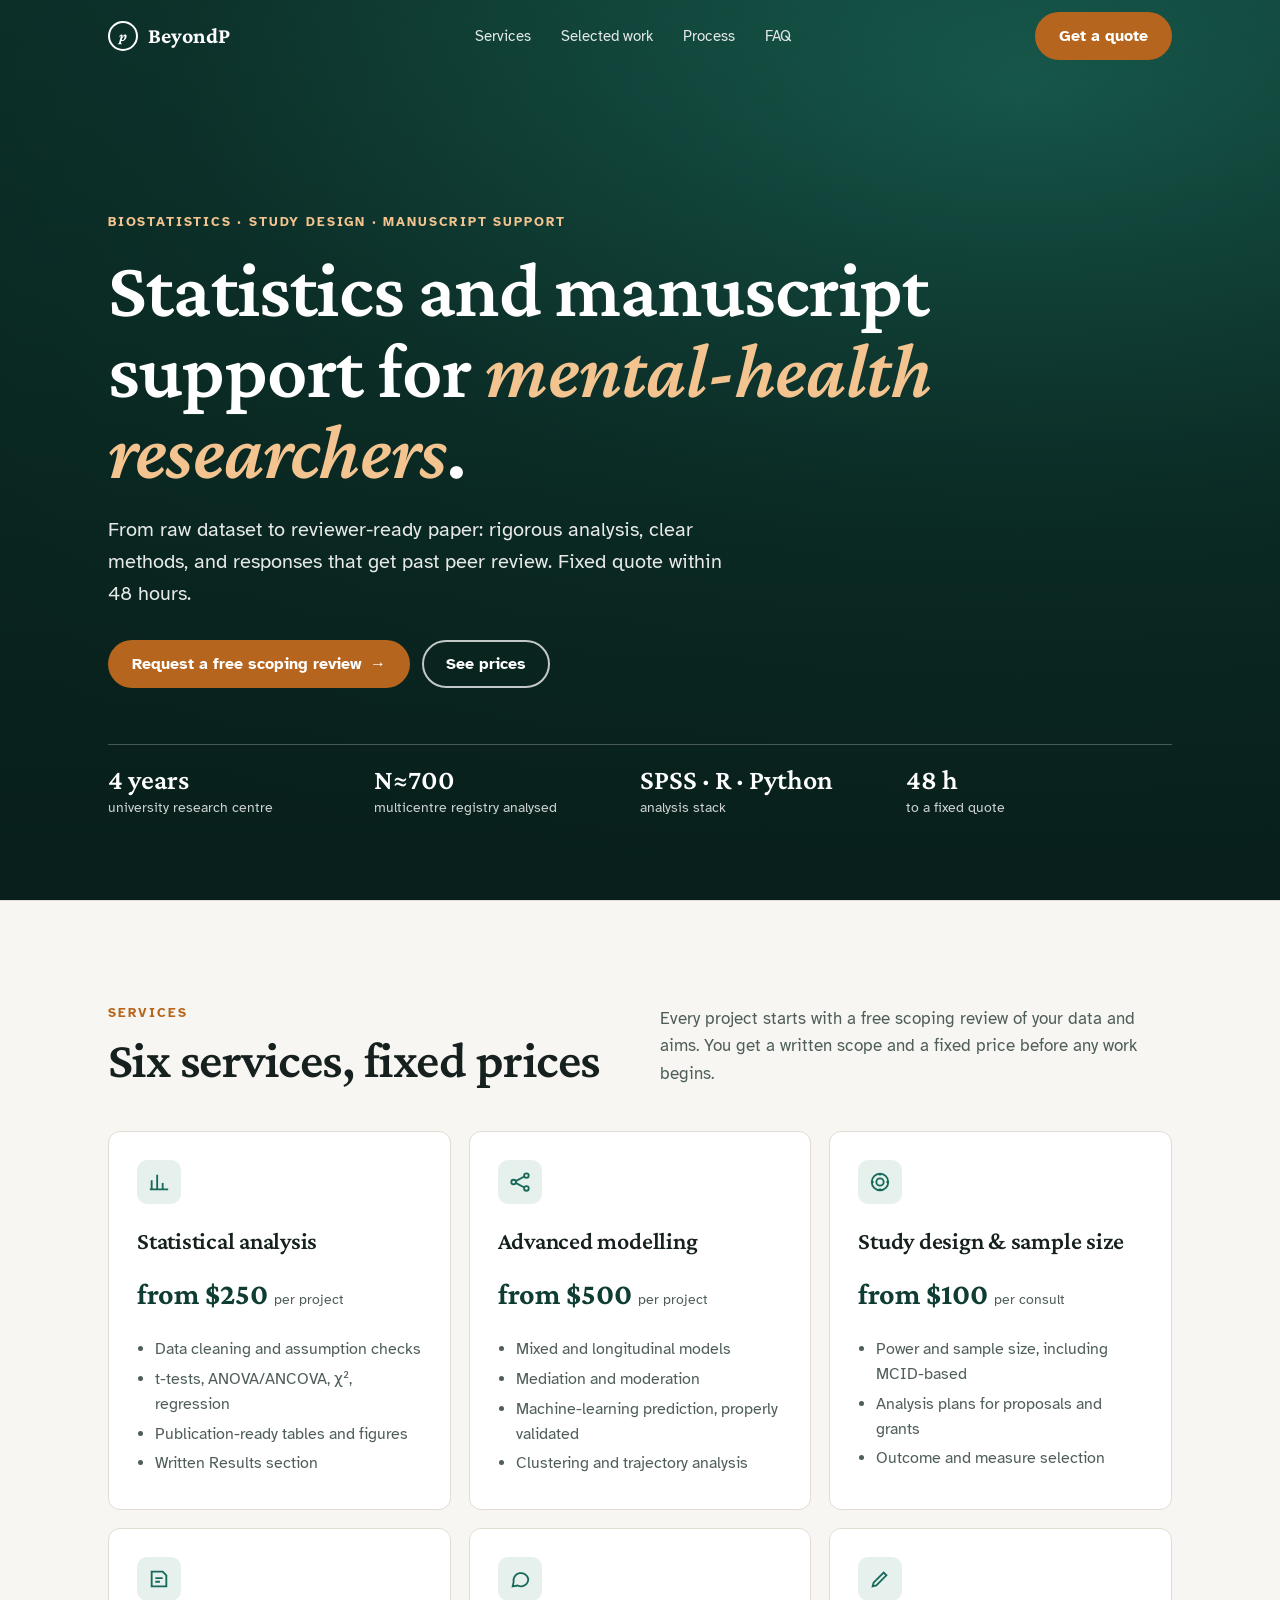
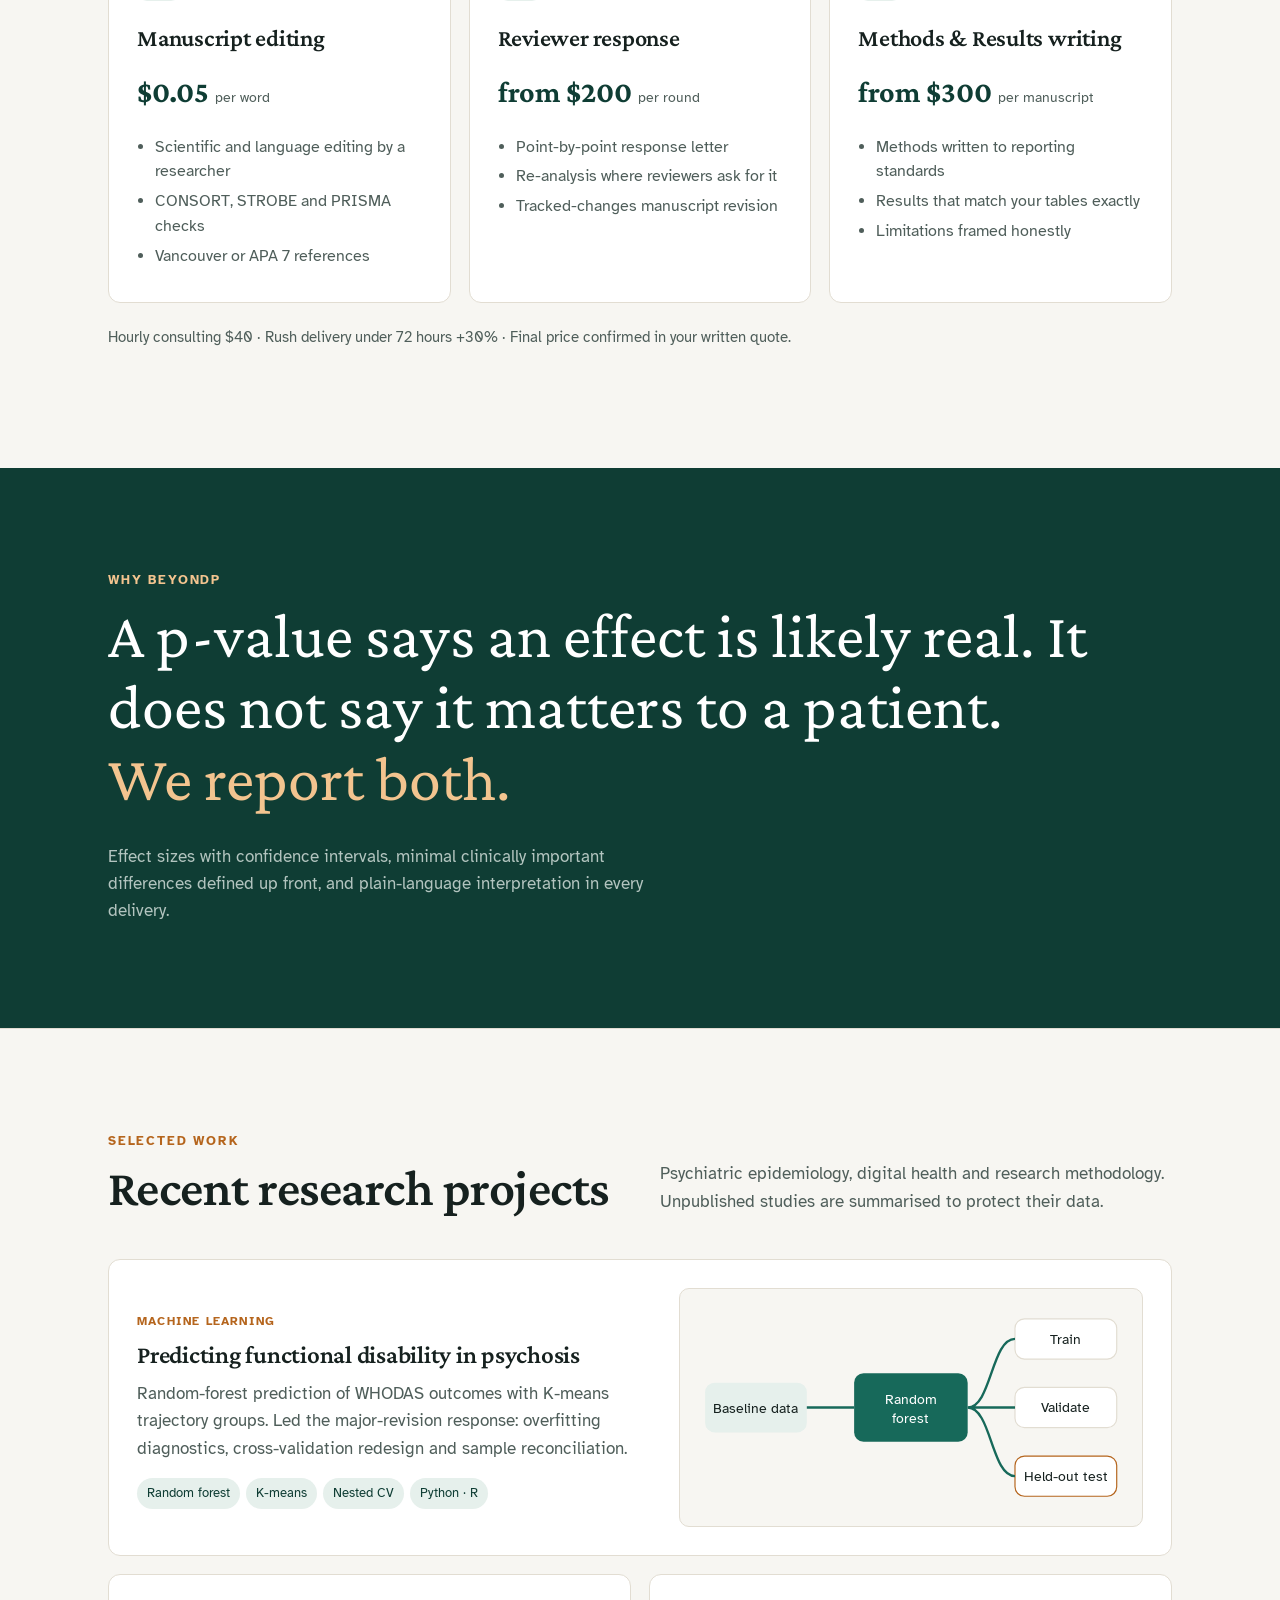
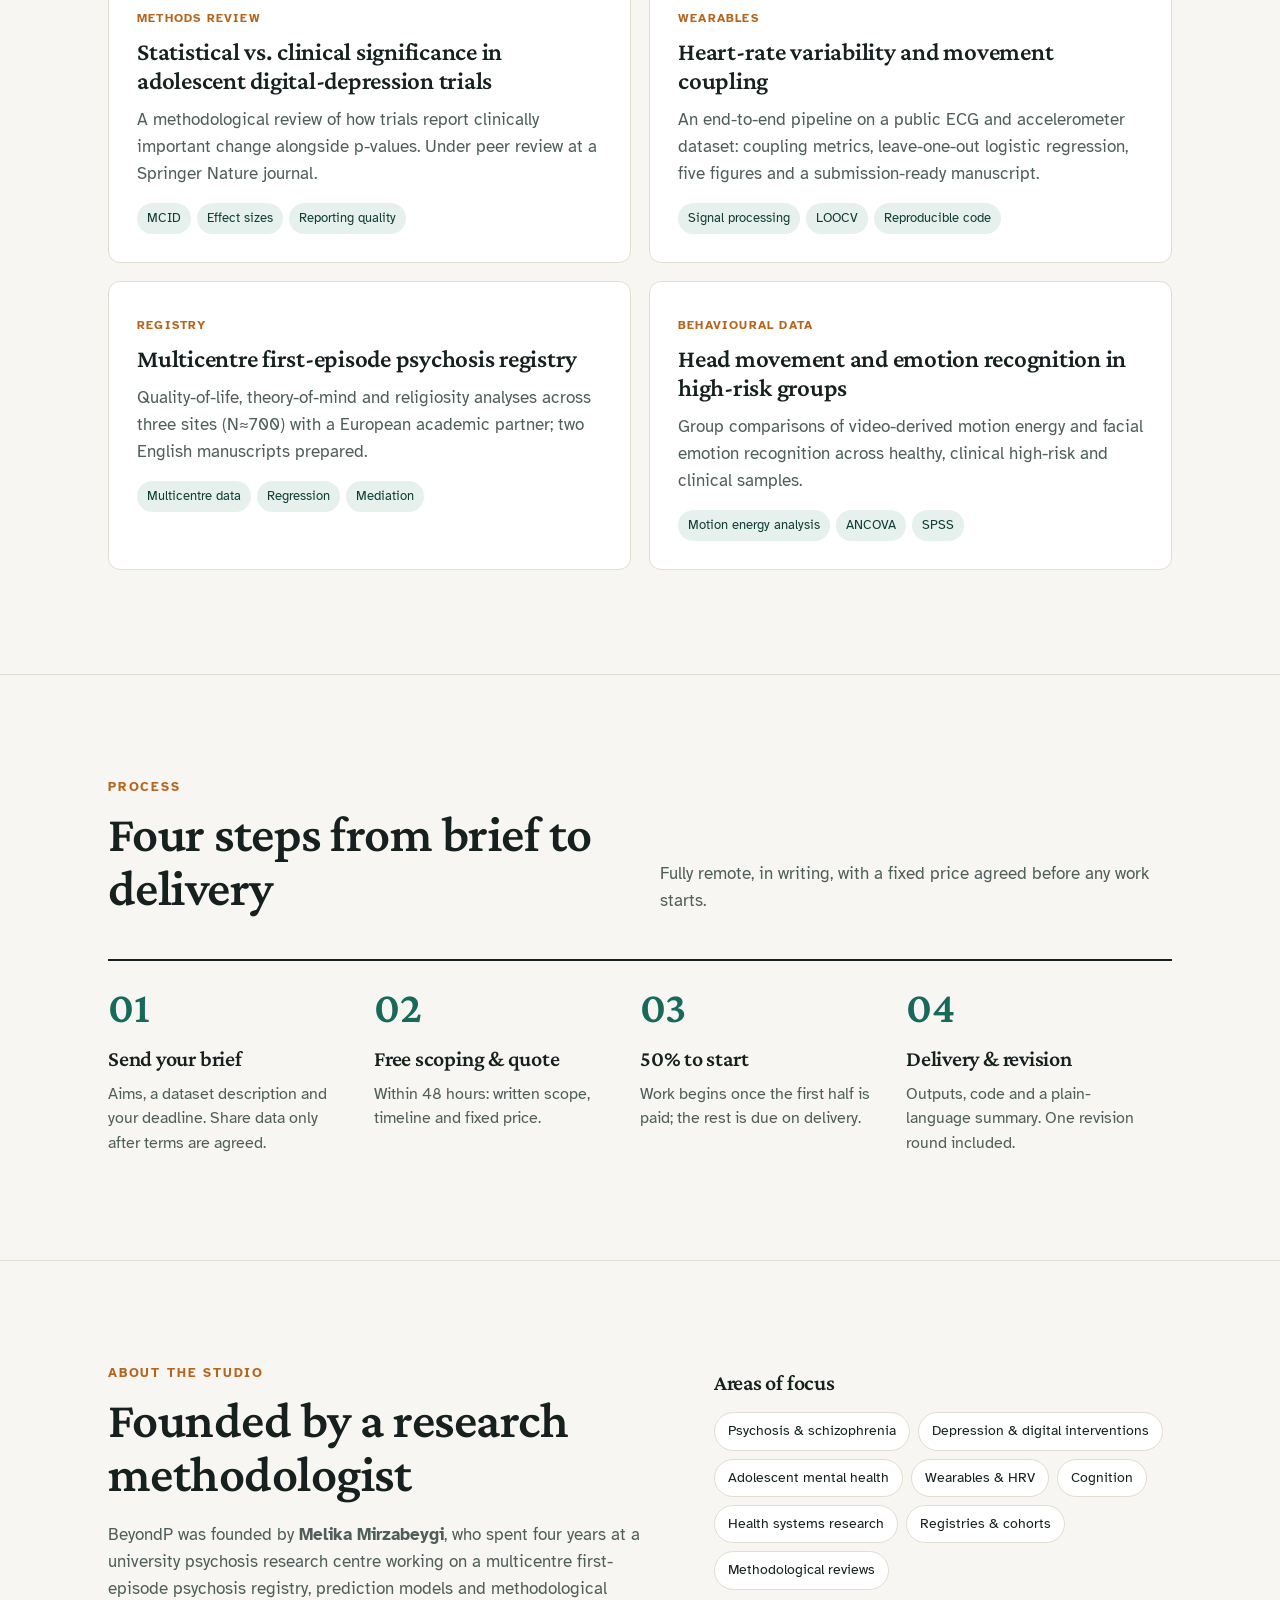
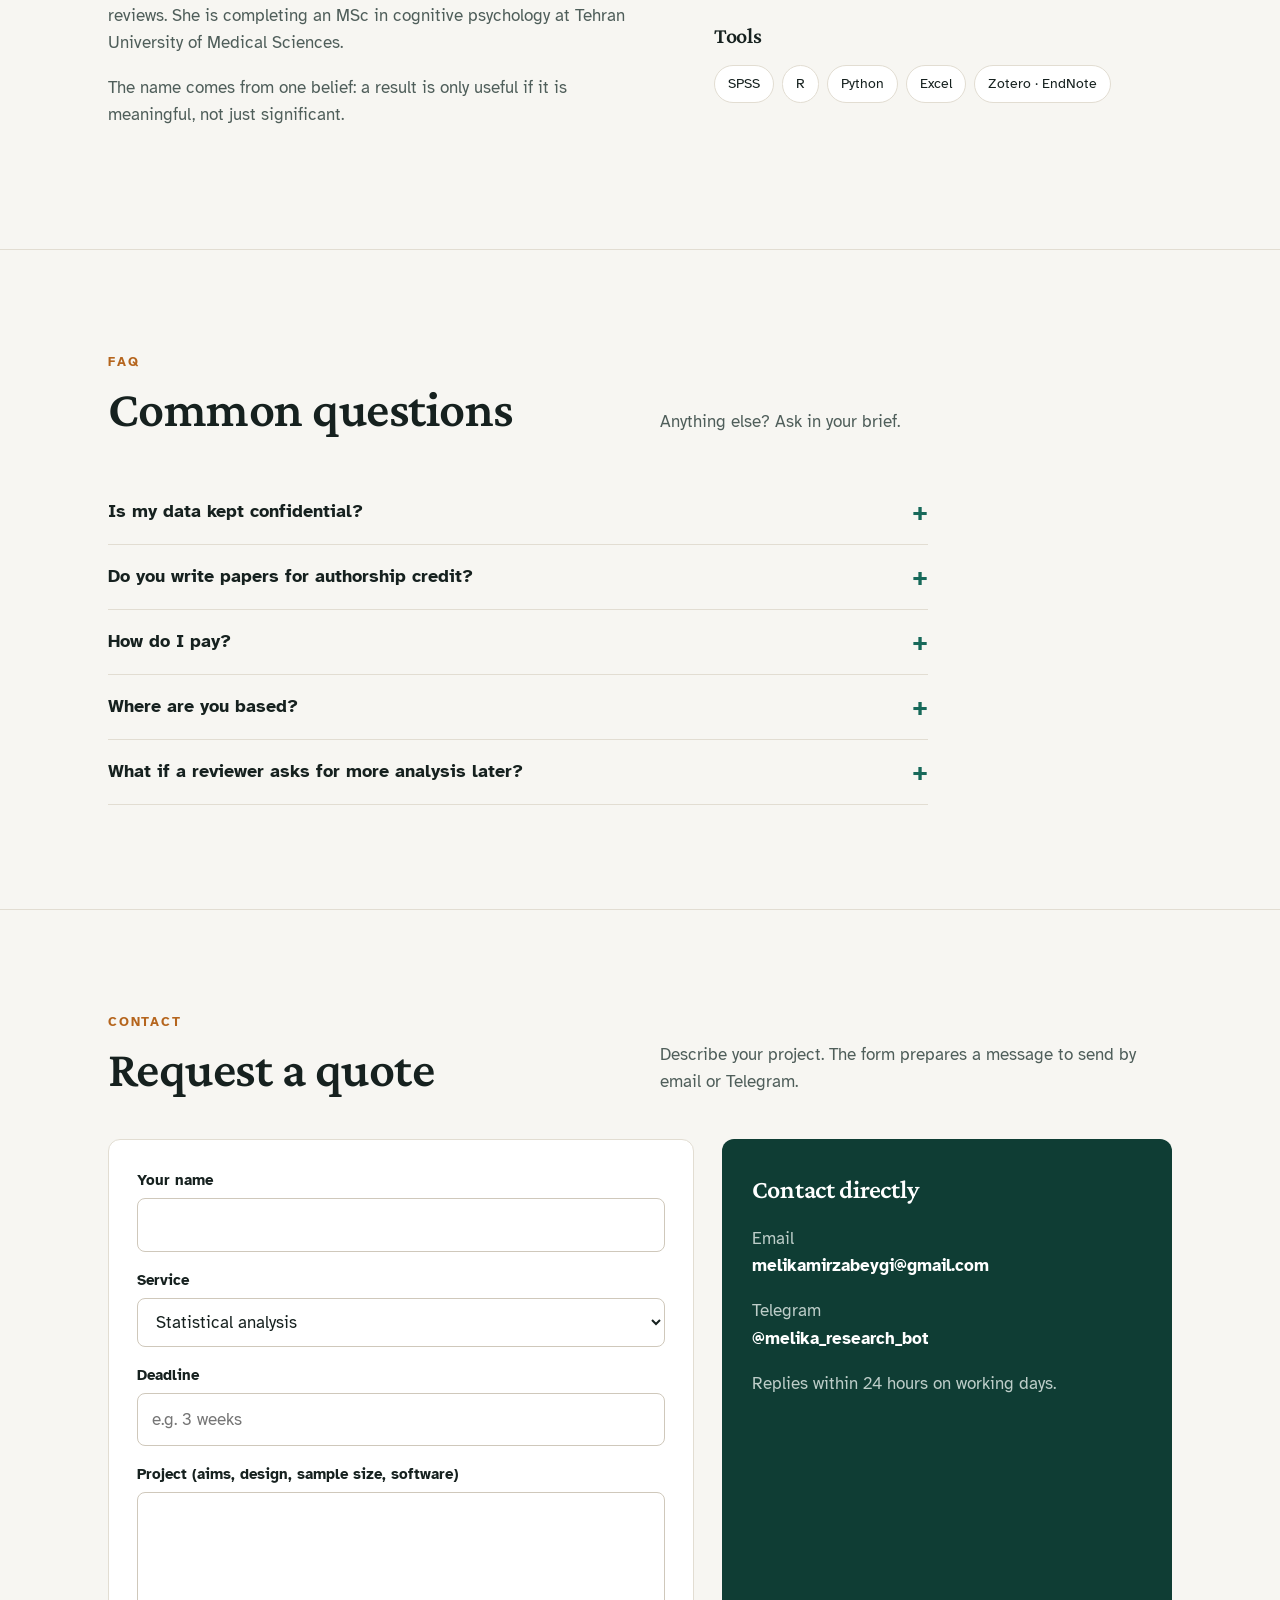
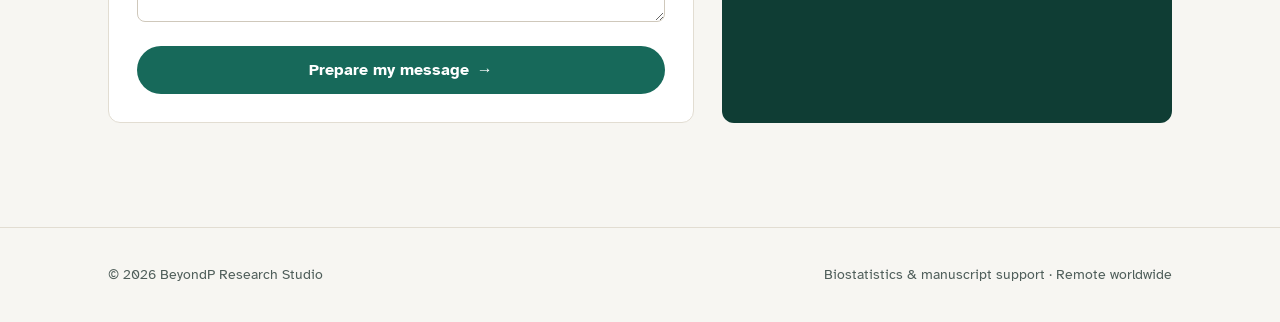
==== index.html @ 6d097b14 "Add files via upload" ====
<!DOCTYPE html>
<html lang="en" data-type="service">
<head>
<meta charset="utf-8">
<meta name="viewport" content="width=device-width, initial-scale=1">
<title>BeyondP Research Studio — Biostatistics & Manuscript Support</title>
<meta name="description" content="Statistical analysis, study design and manuscript support for health and mental-health researchers. Fixed quotes within 48 hours, remote worldwide.">
<meta name="page-type" content="service">
<meta name="site-kind" content="other">
<meta name="theme-color" content="#0f3d34">
<meta property="og:title" content="BeyondP Research Studio">
<meta property="og:description" content="Biostatistics, study design and manuscript support for mental-health researchers.">
<link rel="preconnect" href="https://fonts.googleapis.com">
<link rel="preconnect" href="https://fonts.gstatic.com" crossorigin>
<link href="https://fonts.googleapis.com/css2?family=Crimson+Pro:ital,wght@0,500;0,600;0,700;1,500&family=Atkinson+Hyperlegible:wght@400;700&display=swap" rel="stylesheet">
<style>
:root{
  --bg:#f7f6f2;--surface:#ffffff;--ink:#16211f;--muted:#4f5e5a;--line:#e2ddd2;
  --accent:#17695a;--accent-ink:#0f3d34;--accent-soft:#e6f0ec;--warm:#b5651d;
  --r:12px;--wrap:1120px;--ease:cubic-bezier(.2,.7,.2,1)
}
*{box-sizing:border-box}
html{scroll-behavior:smooth}
body{margin:0;font-family:"Atkinson Hyperlegible",system-ui,sans-serif;color:var(--ink);background:var(--bg);line-height:1.6;font-size:17px;-webkit-font-smoothing:antialiased}
h1,h2,h3{font-family:"Crimson Pro",Georgia,serif;font-weight:600;letter-spacing:-.01em;margin:0}
a{color:var(--accent)}
.wrap{max-width:var(--wrap);margin:0 auto;padding:0 28px}
.skip{position:absolute;left:12px;top:-60px;background:var(--ink);color:#fff;padding:10px 14px;border-radius:8px;z-index:100}
.skip:focus{top:12px}
:focus-visible{outline:3px solid var(--warm);outline-offset:3px;border-radius:4px}

/* nav */
.nav{position:fixed;inset:0 0 auto 0;z-index:50;transition:background .3s var(--ease),border-color .3s}
.nav .wrap{display:flex;align-items:center;justify-content:space-between;height:72px}
.nav.solid{background:rgba(247,246,242,.94);backdrop-filter:blur(10px);border-bottom:1px solid var(--line)}
.logo{display:flex;align-items:center;gap:10px;font-family:"Crimson Pro",serif;font-weight:700;font-size:22px;color:#fff;text-decoration:none;min-height:44px}
.logo .mark{width:30px;height:30px;border-radius:50%;border:2px solid currentColor;display:grid;place-items:center;font-size:15px;font-style:italic}
.nav.solid .logo{color:var(--ink)}
.nav ul{list-style:none;display:flex;gap:6px;margin:0;padding:0}
.nav ul a{display:inline-flex;align-items:center;min-height:44px;padding:0 12px;color:rgba(255,255,255,.88);text-decoration:none;font-size:15px;position:relative}
.nav.solid ul a{color:var(--muted)}
.nav ul a:after{content:"";position:absolute;left:12px;right:12px;bottom:10px;height:1.5px;background:currentColor;transform:scaleX(0);transform-origin:left;transition:transform .25s var(--ease)}
.nav ul a:hover:after{transform:scaleX(1)}

/* buttons */
.btn{display:inline-flex;align-items:center;justify-content:center;gap:8px;min-height:48px;padding:0 22px;border-radius:999px;font:700 16px "Atkinson Hyperlegible",sans-serif;text-decoration:none;cursor:pointer;border:2px solid transparent;transition:transform .2s var(--ease),background .2s,box-shadow .2s}
.btn:hover{transform:translateY(-2px)}
.btn:active{transform:translateY(0) scale(.98)}
.btn-primary{background:var(--warm);color:#fff}
.btn-primary:hover{box-shadow:0 8px 20px rgba(181,101,29,.3)}
.btn-ghost{border-color:rgba(255,255,255,.75);color:#fff;background:transparent}
.btn-ghost:hover{background:rgba(255,255,255,.12)}
.btn-dark{background:var(--accent);color:#fff}
.btn .arr{transition:transform .2s var(--ease)}
.btn:hover .arr{transform:translateX(3px)}

/* hero with video */
.hero{position:relative;min-height:100svh;display:flex;align-items:flex-end;color:#fff;overflow:hidden;background:radial-gradient(120% 90% at 80% 10%,#1f7a68 0%,#0f3d34 55%,#0a2a24 100%)}
.hero video{position:absolute;inset:0;width:100%;height:100%;object-fit:cover}
.hero .scrim{position:absolute;inset:0;background:linear-gradient(180deg,rgba(8,30,26,.35) 0%,rgba(8,30,26,.55) 45%,rgba(8,30,26,.88) 100%)}
.hero .wrap{position:relative;width:100%;padding-bottom:9vh;padding-top:120px}
.eyebrow{font-size:13px;letter-spacing:.14em;text-transform:uppercase;font-weight:700;color:#f3c48f}
.hero h1{font-size:clamp(40px,6.2vw,80px);line-height:1.02;margin:16px 0 22px;max-width:900px}
.hero h1 em{font-style:italic;color:#f3c48f}
.hero .lede{font-size:clamp(17px,1.6vw,20px);color:rgba(255,255,255,.9);max-width:620px;margin:0 0 30px}
.cta{display:flex;gap:12px;flex-wrap:wrap}
.facts{display:grid;grid-template-columns:repeat(4,1fr);gap:0;margin-top:56px;border-top:1px solid rgba(255,255,255,.25)}
.facts div{padding:18px 18px 0 0;font-size:14px;color:rgba(255,255,255,.8)}
.facts b{display:block;font-family:"Crimson Pro",serif;font-size:28px;color:#fff;font-weight:600;line-height:1.2}
.vidctl{position:absolute;right:28px;bottom:24px;z-index:2;min-width:44px;min-height:44px;border-radius:50%;border:1.5px solid rgba(255,255,255,.6);background:rgba(0,0,0,.25);color:#fff;cursor:pointer;font-size:14px}
[data-enter]>*{opacity:0;transform:translateY(18px);animation:enter .9s var(--ease) forwards}
[data-enter]>*:nth-child(2){animation-delay:.08s}[data-enter]>*:nth-child(3){animation-delay:.16s}[data-enter]>*:nth-child(4){animation-delay:.24s}[data-enter]>*:nth-child(5){animation-delay:.32s}
@keyframes enter{to{opacity:1;transform:none}}

/* sections */
main section{padding:104px 0;border-top:1px solid var(--line)}
.head{display:grid;grid-template-columns:1fr 1fr;gap:40px;align-items:end;margin-bottom:44px}
.head h2{font-size:clamp(34px,4vw,52px);line-height:1.05}
.head p{color:var(--muted);margin:0}
.kicker{display:block;font:700 13px "Atkinson Hyperlegible";letter-spacing:.14em;text-transform:uppercase;color:var(--warm);margin-bottom:12px}

/* services */
.services{display:grid;grid-template-columns:repeat(3,1fr);gap:18px}
.svc{background:var(--surface);border:1px solid var(--line);border-radius:var(--r);padding:28px;display:flex;flex-direction:column;transition:transform .25s var(--ease),box-shadow .25s,border-color .25s}
.svc:hover{transform:translateY(-2px);box-shadow:0 14px 34px rgba(22,33,31,.08);border-color:#cfd9d4}
.svc .ico{width:44px;height:44px;border-radius:10px;background:var(--accent-soft);color:var(--accent);display:grid;place-items:center;margin-bottom:18px}
.svc h3{font-size:24px;margin-bottom:4px}
.price{font-family:"Crimson Pro",serif;font-size:30px;color:var(--accent-ink);font-weight:700;margin:6px 0 14px}
.price small{font:400 14px "Atkinson Hyperlegible";color:var(--muted)}
.svc ul{margin:0;padding-left:18px;color:var(--muted);font-size:15.5px}
.svc li{margin:5px 0}
.note{font-size:15px;color:var(--muted);margin-top:22px}

/* type moment */
.moment{background:var(--accent-ink);color:#e9f1ee;border-top:0}
.moment .big{font-family:"Crimson Pro",serif;font-size:clamp(34px,5vw,68px);line-height:1.12;max-width:980px;margin:0}
.moment .big span{color:rgba(233,241,238,.28);transition:color .6s var(--ease)}
.moment .big span.on{color:#fff}
.moment .big span.hl.on{color:#f3c48f}
.moment p{margin:28px 0 0;color:rgba(233,241,238,.75);max-width:560px}

/* work */
.cases{display:grid;grid-template-columns:repeat(2,1fr);gap:18px}
.case{background:var(--surface);border:1px solid var(--line);border-radius:var(--r);padding:28px;transition:transform .25s var(--ease),box-shadow .25s}
.case:hover{transform:translateY(-2px);box-shadow:0 14px 34px rgba(22,33,31,.07)}
.case.wide{grid-column:span 2;display:grid;grid-template-columns:1.1fr 1fr;gap:32px;align-items:center}
.tag{display:inline-block;font-size:12px;font-weight:700;letter-spacing:.1em;text-transform:uppercase;color:var(--warm);margin-bottom:10px}
.case h3{font-size:25px;line-height:1.15;margin-bottom:10px}
.case p{margin:0;color:var(--muted)}
.methods{display:flex;flex-wrap:wrap;gap:6px;margin-top:16px}
.methods span{font-size:13px;background:var(--accent-soft);color:var(--accent-ink);padding:5px 10px;border-radius:999px}
.diagram{background:var(--bg);border:1px solid var(--line);border-radius:10px;padding:18px}
.diagram svg{width:100%;height:auto;display:block}

/* process */
.steps{display:grid;grid-template-columns:repeat(4,1fr);gap:0;counter-reset:s;border-top:2px solid var(--ink)}
.step{padding:24px 22px 0 0}
.step:before{counter-increment:s;content:"0" counter(s);font-family:"Crimson Pro",serif;font-size:44px;color:var(--accent);font-weight:600;display:block;line-height:1;margin-bottom:12px}
.step h3{font-size:22px;margin-bottom:6px}
.step p{margin:0;color:var(--muted);font-size:15.5px}

/* about */
.about{display:grid;grid-template-columns:1.2fr 1fr;gap:56px}
.about p{color:var(--muted)}
.chips{display:flex;flex-wrap:wrap;gap:8px;margin-top:12px}
.chip{background:var(--surface);border:1px solid var(--line);border-radius:999px;padding:7px 13px;font-size:14px}
.about h3{font-size:22px;margin:0 0 4px}
.about .block+.block{margin-top:28px}

/* faq */
.faq{max-width:820px}
details{border-bottom:1px solid var(--line)}
summary{list-style:none;cursor:pointer;display:flex;justify-content:space-between;align-items:center;min-height:64px;font-weight:700;font-size:18px}
summary::-webkit-details-marker{display:none}
summary:after{content:"+";font-size:26px;color:var(--accent);transition:transform .25s var(--ease)}
details[open] summary:after{transform:rotate(45deg)}
details p{color:var(--muted);margin:0 0 20px}

/* contact */
.contact{display:grid;grid-template-columns:1.3fr 1fr;gap:28px}
form{background:var(--surface);border:1px solid var(--line);border-radius:var(--r);padding:28px;display:grid;gap:16px}
label{font-size:15px;font-weight:700;display:block;margin-bottom:6px}
input,select,textarea{width:100%;min-height:48px;padding:12px 14px;border:1px solid #cfc8bb;border-radius:8px;font:inherit;background:#fff;color:var(--ink)}
textarea{min-height:130px;resize:vertical}
.out{display:none;background:var(--accent-soft);border-radius:10px;padding:18px;font-size:15px;white-space:pre-wrap}
.side{background:var(--accent-ink);color:#e9f1ee;border-radius:var(--r);padding:30px}
.side h3{font-size:26px;color:#fff;margin-bottom:14px}
.side p{margin:0 0 18px;color:rgba(233,241,238,.8)}
.side b{display:block;color:#fff;font-size:17px;word-break:break-all}
footer{padding:36px 0;color:var(--muted);font-size:14px;border-top:1px solid var(--line)}
footer .wrap{display:flex;justify-content:space-between;gap:16px;flex-wrap:wrap}

@media (max-width:960px){
  .services{grid-template-columns:repeat(2,1fr)}
  .head,.about,.contact{grid-template-columns:1fr}
  .steps{grid-template-columns:repeat(2,1fr);row-gap:28px}
  .case.wide{grid-template-columns:1fr}
}
@media (max-width:640px){
  .nav ul{display:none}
  .wrap{padding:0 20px}
  .services,.cases{grid-template-columns:1fr}
  .case.wide{grid-column:auto}
  .steps{grid-template-columns:1fr}
  .facts{grid-template-columns:repeat(2,1fr)}
  .facts b{font-size:23px}
  .cta .btn{width:100%}
  main section{padding:72px 0}
  .vidctl{right:20px}
}
@media (prefers-reduced-motion:reduce){
  *,*:before,*:after{animation:none!important;transition:none!important;scroll-behavior:auto!important}
  [data-enter]>*{opacity:1;transform:none}
  .moment .big span{color:#fff}
}
</style>
</head>
<body>
<a class="skip" href="#main">Skip to content</a>

<header class="nav" id="nav"><div class="wrap">
<a href="#top" class="logo" aria-label="BeyondP Research Studio, home"><span class="mark">p</span>BeyondP</a>
<nav aria-label="Main"><ul><li><a href="#services">Services</a></li><li><a href="#work">Selected work</a></li><li><a href="#process">Process</a></li><li><a href="#faq">FAQ</a></li></ul></nav>
<a class="btn btn-primary" href="#contact">Get a quote</a>
</div></header>

<section class="hero" id="top" aria-label="Introduction">
<!-- Client video supplied by Melika (Higgsfield). Loads from its online address; bg.mp4 beside this file is the local copy. Falls back to the green gradient if neither loads. -->
<video id="bgv" autoplay muted loop playsinline preload="auto" aria-hidden="true"><source src="https://d8j0ntlcm91z4.cloudfront.net/user_38xzZboKViGWJOttwIXH07lWA1P/hf_20260815_030633_1712fc71-4979-4e14-98f9-9f95702ab3da.mp4" type="video/mp4"><source src="bg.mp4" type="video/mp4"></video>
<div class="scrim"></div>
<div class="wrap" data-enter>
<div class="eyebrow">Biostatistics · Study design · Manuscript support</div>
<h1>Statistics and manuscript support for <em>mental-health researchers</em>.</h1>
<p class="lede">From raw dataset to reviewer-ready paper: rigorous analysis, clear methods, and responses that get past peer review. Fixed quote within 48 hours.</p>
<div class="cta"><a class="btn btn-primary" href="#contact">Request a free scoping review <span class="arr">→</span></a><a class="btn btn-ghost" href="#services">See prices</a></div>
<div class="facts">
<div><b>4 years</b>university research centre</div>
<div><b>N≈700</b>multicentre registry analysed</div>
<div><b>SPSS · R · Python</b>analysis stack</div>
<div><b>48 h</b>to a fixed quote</div>
</div>
</div>
<button class="vidctl" id="vidctl" type="button" aria-label="Pause background video">❚❚</button>
</section>

<main id="main">
<section id="services"><div class="wrap">
<div class="head"><div><span class="kicker">Services</span><h2>Six services, fixed prices</h2></div><p>Every project starts with a free scoping review of your data and aims. You get a written scope and a fixed price before any work begins.</p></div>
<div class="services">
<article class="svc"><div class="ico" aria-hidden="true"><svg width="22" height="22" viewBox="0 0 24 24" fill="none" stroke="currentColor" stroke-width="2"><path d="M4 20V10M10 20V4M16 20v-7M22 20H2"/></svg></div><h3>Statistical analysis</h3><div class="price">from $250 <small>per project</small></div>
<ul><li>Data cleaning and assumption checks</li><li>t-tests, ANOVA/ANCOVA, χ², regression</li><li>Publication-ready tables and figures</li><li>Written Results section</li></ul></article>
<article class="svc"><div class="ico" aria-hidden="true"><svg width="22" height="22" viewBox="0 0 24 24" fill="none" stroke="currentColor" stroke-width="2"><circle cx="5" cy="12" r="2.5"/><circle cx="19" cy="5" r="2.5"/><circle cx="19" cy="19" r="2.5"/><path d="M7.3 11l9.4-5M7.3 13l9.4 5"/></svg></div><h3>Advanced modelling</h3><div class="price">from $500 <small>per project</small></div>
<ul><li>Mixed and longitudinal models</li><li>Mediation and moderation</li><li>Machine-learning prediction, properly validated</li><li>Clustering and trajectory analysis</li></ul></article>
<article class="svc"><div class="ico" aria-hidden="true"><svg width="22" height="22" viewBox="0 0 24 24" fill="none" stroke="currentColor" stroke-width="2"><circle cx="12" cy="12" r="9"/><circle cx="12" cy="12" r="4"/><path d="M12 3v2M12 19v2M3 12h2M19 12h2"/></svg></div><h3>Study design & sample size</h3><div class="price">from $100 <small>per consult</small></div>
<ul><li>Power and sample size, including MCID-based</li><li>Analysis plans for proposals and grants</li><li>Outcome and measure selection</li></ul></article>
<article class="svc"><div class="ico" aria-hidden="true"><svg width="22" height="22" viewBox="0 0 24 24" fill="none" stroke="currentColor" stroke-width="2"><path d="M4 4h12l4 4v12H4z"/><path d="M8 11h8M8 15h5"/></svg></div><h3>Manuscript editing</h3><div class="price">$0.05 <small>per word</small></div>
<ul><li>Scientific and language editing by a researcher</li><li>CONSORT, STROBE and PRISMA checks</li><li>Vancouver or APA 7 references</li></ul></article>
<article class="svc"><div class="ico" aria-hidden="true"><svg width="22" height="22" viewBox="0 0 24 24" fill="none" stroke="currentColor" stroke-width="2"><path d="M21 12a8 8 0 0 1-11.6 7.1L4 20l1-4.6A8 8 0 1 1 21 12z"/></svg></div><h3>Reviewer response</h3><div class="price">from $200 <small>per round</small></div>
<ul><li>Point-by-point response letter</li><li>Re-analysis where reviewers ask for it</li><li>Tracked-changes manuscript revision</li></ul></article>
<article class="svc"><div class="ico" aria-hidden="true"><svg width="22" height="22" viewBox="0 0 24 24" fill="none" stroke="currentColor" stroke-width="2"><path d="M4 20l4-1 11-11-3-3L5 16z"/></svg></div><h3>Methods & Results writing</h3><div class="price">from $300 <small>per manuscript</small></div>
<ul><li>Methods written to reporting standards</li><li>Results that match your tables exactly</li><li>Limitations framed honestly</li></ul></article>
</div>
<p class="note">Hourly consulting $40 · Rush delivery under 72 hours +30% · Final price confirmed in your written quote.</p>
</div></section>

<section class="moment" aria-label="Our approach"><div class="wrap">
<span class="kicker" style="color:#f3c48f">Why BeyondP</span>
<p class="big" id="mom"><span>A p-value says an effect is likely real.</span> <span>It does not say it matters to a patient.</span> <span class="hl">We report both.</span></p>
<p>Effect sizes with confidence intervals, minimal clinically important differences defined up front, and plain-language interpretation in every delivery.</p>
</div></section>

<section id="work"><div class="wrap">
<div class="head"><div><span class="kicker">Selected work</span><h2>Recent research projects</h2></div><p>Psychiatric epidemiology, digital health and research methodology. Unpublished studies are summarised to protect their data.</p></div>
<div class="cases">
<article class="case wide"><div><span class="tag">Machine learning</span><h3>Predicting functional disability in psychosis</h3><p>Random-forest prediction of WHODAS outcomes with K-means trajectory groups. Led the major-revision response: overfitting diagnostics, cross-validation redesign and sample reconciliation.</p><div class="methods"><span>Random forest</span><span>K-means</span><span>Nested CV</span><span>Python · R</span></div></div>
<div class="diagram" aria-hidden="true"><svg viewBox="0 0 360 170"><g font-family="Atkinson Hyperlegible,sans-serif" font-size="12" fill="#16211f"><rect x="6" y="64" width="86" height="42" rx="8" fill="#e6f0ec"/><text x="49" y="90" text-anchor="middle">Baseline data</text><rect x="132" y="56" width="96" height="58" rx="8" fill="#17695a"/><text x="180" y="82" text-anchor="middle" fill="#fff">Random</text><text x="180" y="98" text-anchor="middle" fill="#fff">forest</text><rect x="268" y="10" width="86" height="34" rx="8" fill="#fff" stroke="#e2ddd2"/><text x="311" y="31" text-anchor="middle">Train</text><rect x="268" y="68" width="86" height="34" rx="8" fill="#fff" stroke="#e2ddd2"/><text x="311" y="89" text-anchor="middle">Validate</text><rect x="268" y="126" width="86" height="34" rx="8" fill="#fff" stroke="#b5651d"/><text x="311" y="147" text-anchor="middle">Held-out test</text></g><g stroke="#17695a" stroke-width="2" fill="none"><path d="M92 85h40"/><path d="M228 85c20 0 20-58 40-58M228 85h40M228 85c20 0 20 58 40 58"/></g></svg></div></article>
<article class="case"><span class="tag">Methods review</span><h3>Statistical vs. clinical significance in adolescent digital-depression trials</h3><p>A methodological review of how trials report clinically important change alongside p-values. Under peer review at a Springer Nature journal.</p><div class="methods"><span>MCID</span><span>Effect sizes</span><span>Reporting quality</span></div></article>
<article class="case"><span class="tag">Wearables</span><h3>Heart-rate variability and movement coupling</h3><p>An end-to-end pipeline on a public ECG and accelerometer dataset: coupling metrics, leave-one-out logistic regression, five figures and a submission-ready manuscript.</p><div class="methods"><span>Signal processing</span><span>LOOCV</span><span>Reproducible code</span></div></article>
<article class="case"><span class="tag">Registry</span><h3>Multicentre first-episode psychosis registry</h3><p>Quality-of-life, theory-of-mind and religiosity analyses across three sites (N≈700) with a European academic partner; two English manuscripts prepared.</p><div class="methods"><span>Multicentre data</span><span>Regression</span><span>Mediation</span></div></article>
<article class="case"><span class="tag">Behavioural data</span><h3>Head movement and emotion recognition in high-risk groups</h3><p>Group comparisons of video-derived motion energy and facial emotion recognition across healthy, clinical high-risk and clinical samples.</p><div class="methods"><span>Motion energy analysis</span><span>ANCOVA</span><span>SPSS</span></div></article>
</div></div></section>

<section id="process"><div class="wrap">
<div class="head"><div><span class="kicker">Process</span><h2>Four steps from brief to delivery</h2></div><p>Fully remote, in writing, with a fixed price agreed before any work starts.</p></div>
<div class="steps">
<div class="step"><h3>Send your brief</h3><p>Aims, a dataset description and your deadline. Share data only after terms are agreed.</p></div>
<div class="step"><h3>Free scoping & quote</h3><p>Within 48 hours: written scope, timeline and fixed price.</p></div>
<div class="step"><h3>50% to start</h3><p>Work begins once the first half is paid; the rest is due on delivery.</p></div>
<div class="step"><h3>Delivery & revision</h3><p>Outputs, code and a plain-language summary. One revision round included.</p></div>
</div></div></section>

<section id="about"><div class="wrap about">
<div><span class="kicker">About the studio</span><h2 style="font-size:clamp(34px,4vw,52px);line-height:1.05;margin-bottom:20px">Founded by a research methodologist</h2>
<p>BeyondP was founded by <b>Melika Mirzabeygi</b>, who spent four years at a university psychosis research centre working on a multicentre first-episode psychosis registry, prediction models and methodological reviews. She is completing an MSc in cognitive psychology at Tehran University of Medical Sciences.</p>
<p>The name comes from one belief: a result is only useful if it is meaningful, not just significant.</p></div>
<div><div class="block"><h3>Areas of focus</h3><div class="chips"><span class="chip">Psychosis & schizophrenia</span><span class="chip">Depression & digital interventions</span><span class="chip">Adolescent mental health</span><span class="chip">Wearables & HRV</span><span class="chip">Cognition</span><span class="chip">Health systems research</span><span class="chip">Registries & cohorts</span><span class="chip">Methodological reviews</span></div></div>
<div class="block"><h3>Tools</h3><div class="chips"><span class="chip">SPSS</span><span class="chip">R</span><span class="chip">Python</span><span class="chip">Excel</span><span class="chip">Zotero · EndNote</span></div></div></div>
</div></section>

<section id="faq"><div class="wrap">
<div class="head"><div><span class="kicker">FAQ</span><h2>Common questions</h2></div><p>Anything else? Ask in your brief.</p></div>
<div class="faq">
<details><summary>Is my data kept confidential?</summary><p>Yes. Data are used only for your project, never shared, and deleted after delivery on request. An NDA can be signed before you send anything.</p></details>
<details><summary>Do you write papers for authorship credit?</summary><p>We provide paid analysis and editing support. Authorship or acknowledgement follows ICMJE criteria and is agreed with you up front.</p></details>
<details><summary>How do I pay?</summary><p>In USDT (stablecoin): 50% upfront and 50% on delivery. Other options can be discussed when quoting.</p></details>
<details><summary>Where are you based?</summary><p>Tehran (GMT+3:30). We work remotely with clients worldwide and overlap well with European and Asian working hours.</p></details>
<details><summary>What if a reviewer asks for more analysis later?</summary><p>Follow-up re-analysis for the same manuscript is offered at a reduced rate.</p></details>
</div></div></section>

<section id="contact"><div class="wrap">
<div class="head"><div><span class="kicker">Contact</span><h2>Request a quote</h2></div><p>Describe your project. The form prepares a message to send by email or Telegram.</p></div>
<div class="contact">
<form id="f" novalidate>
<div><label for="n">Your name</label><input id="n" autocomplete="name" required></div>
<div><label for="s">Service</label><select id="s"><option>Statistical analysis</option><option>Advanced modelling</option><option>Study design & sample size</option><option>Manuscript editing</option><option>Reviewer response</option><option>Methods & Results writing</option><option>Not sure yet</option></select></div>
<div><label for="d">Deadline</label><input id="d" placeholder="e.g. 3 weeks"></div>
<div><label for="b">Project (aims, design, sample size, software)</label><textarea id="b" required></textarea></div>
<button class="btn btn-dark" type="submit">Prepare my message <span class="arr">→</span></button>
<div class="out" id="o" role="status"></div>
<button class="btn btn-ghost" type="button" id="c" style="display:none;color:var(--accent);border-color:var(--accent)">Copy message</button>
</form>
<aside class="side"><h3>Contact directly</h3>
<p>Email<b>melikamirzabeygi@gmail.com</b></p>
<p>Telegram<b>@melika_research_bot</b></p>
<p>Replies within 24 hours on working days.</p></aside>
</div></div></section>
</main>

<footer><div class="wrap"><span>© 2026 BeyondP Research Studio</span><span>Biostatistics & manuscript support · Remote worldwide</span></div></footer>

<script>
(function(){
  var nav=document.getElementById('nav');
  function onScroll(){nav.classList.toggle('solid',window.scrollY>window.innerHeight*0.6)}
  window.addEventListener('scroll',onScroll,{passive:true});onScroll();

  var v=document.getElementById('bgv'),ctl=document.getElementById('vidctl');
  var reduce=window.matchMedia('(prefers-reduced-motion: reduce)').matches;
  var srcs=v.querySelectorAll('source');
  srcs[srcs.length-1].addEventListener('error',function(){v.style.display='none';ctl.style.display='none'});
  if(reduce){try{v.pause()}catch(e){};ctl.textContent='▶';ctl.setAttribute('aria-label','Play background video')}
  ctl.addEventListener('click',function(){
    if(v.paused){v.play().catch(function(){});ctl.textContent='❚❚';ctl.setAttribute('aria-label','Pause background video')}
    else{v.pause();ctl.textContent='▶';ctl.setAttribute('aria-label','Play background video')}
  });

  var spans=document.querySelectorAll('#mom span');
  if('IntersectionObserver' in window && !reduce){
    var io=new IntersectionObserver(function(es){es.forEach(function(e){if(e.isIntersecting){spans.forEach(function(s,i){setTimeout(function(){s.classList.add('on')},i*450)});io.disconnect()}})},{threshold:.5});
    io.observe(document.getElementById('mom'));
  } else spans.forEach(function(s){s.classList.add('on')});

  var msg='';
  document.getElementById('f').addEventListener('submit',function(e){e.preventDefault();
    var n=document.getElementById('n'),b=document.getElementById('b');
    if(!n.value.trim()||!b.value.trim()){(n.value.trim()?b:n).focus();return}
    msg='Hello BeyondP,\n\nName: '+n.value+'\nService: '+document.getElementById('s').value+'\nDeadline: '+(document.getElementById('d').value||'flexible')+'\n\nProject:\n'+b.value+'\n\nPlease send me a quote.';
    var o=document.getElementById('o');o.textContent=msg+'\n\nSend to melikamirzabeygi@gmail.com or Telegram @melika_research_bot';o.style.display='block';document.getElementById('c').style.display='inline-flex';});
  document.getElementById('c').addEventListener('click',function(){var c=this;try{navigator.clipboard.writeText(msg).then(function(){c.textContent='Copied ✓'},function(){c.textContent='Select the text above to copy'})}catch(err){c.textContent='Select the text above to copy'}});
})();
</script>
</body>
</html>
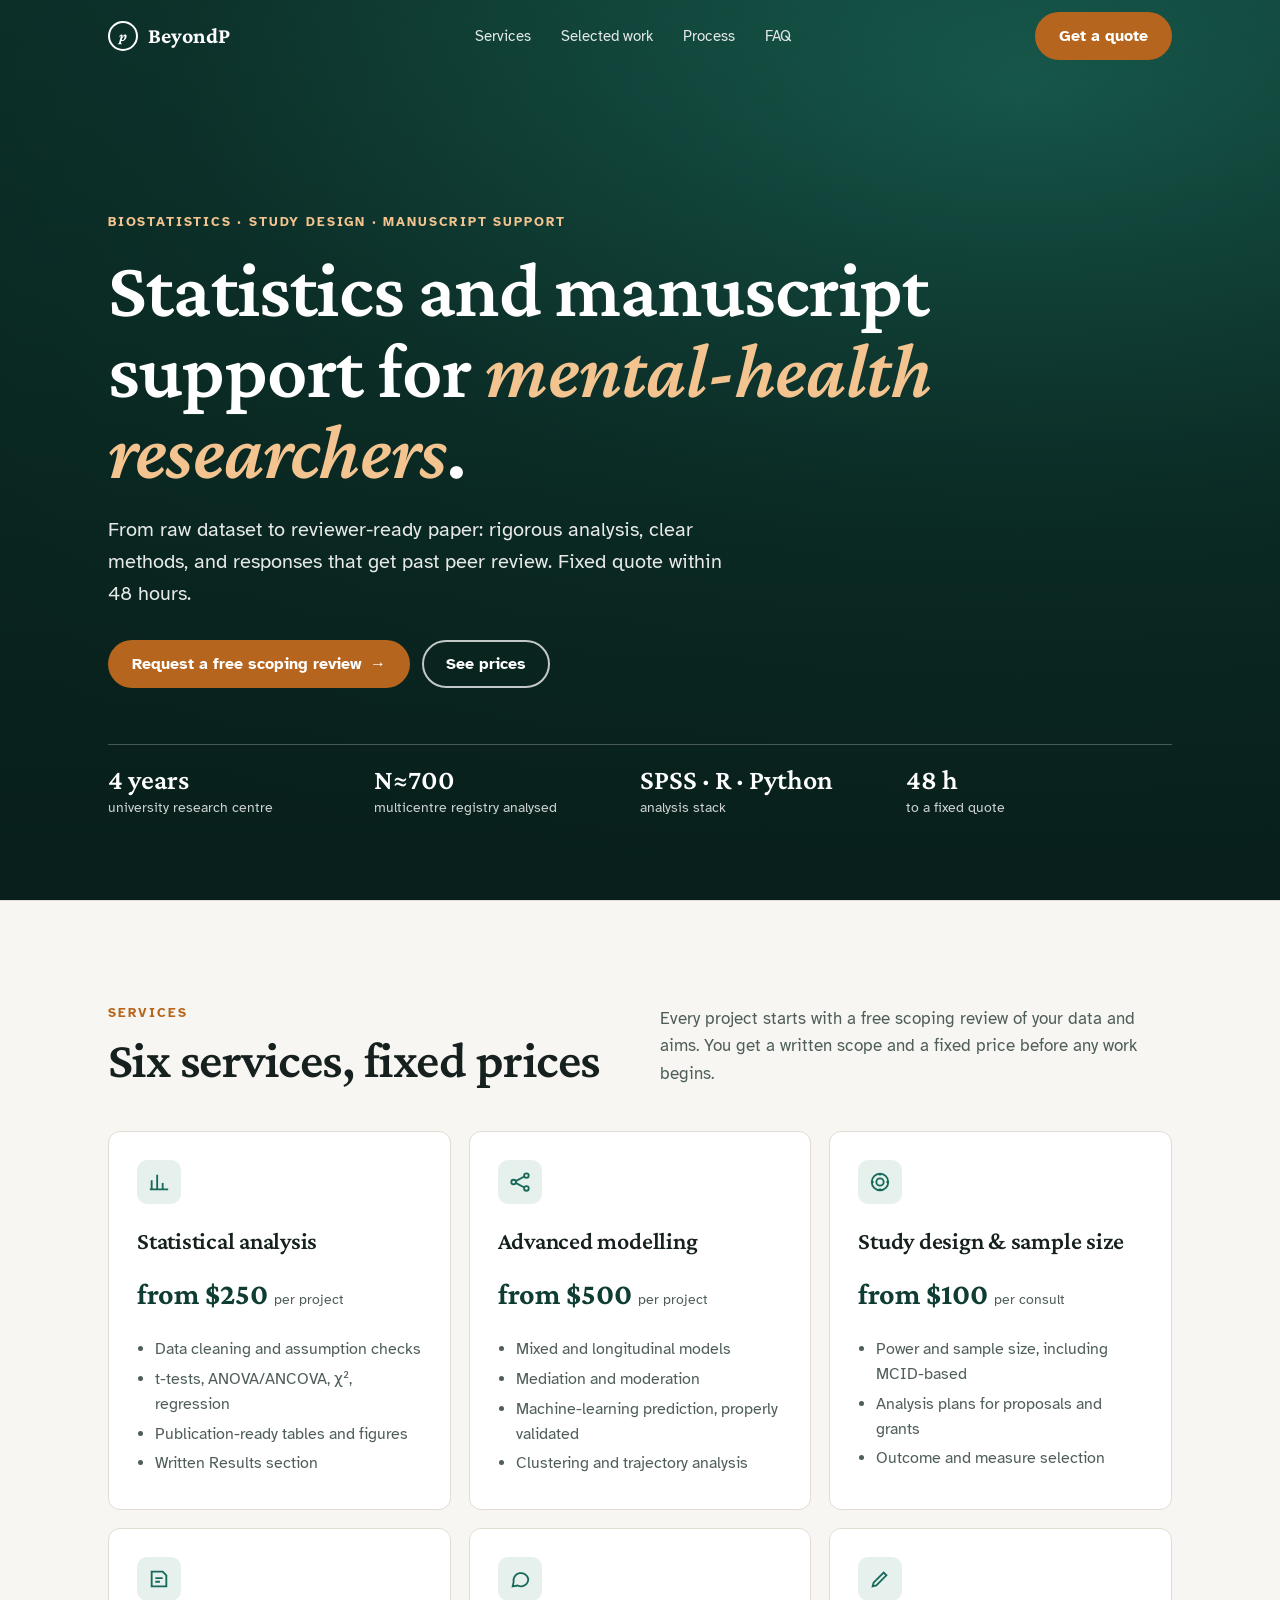
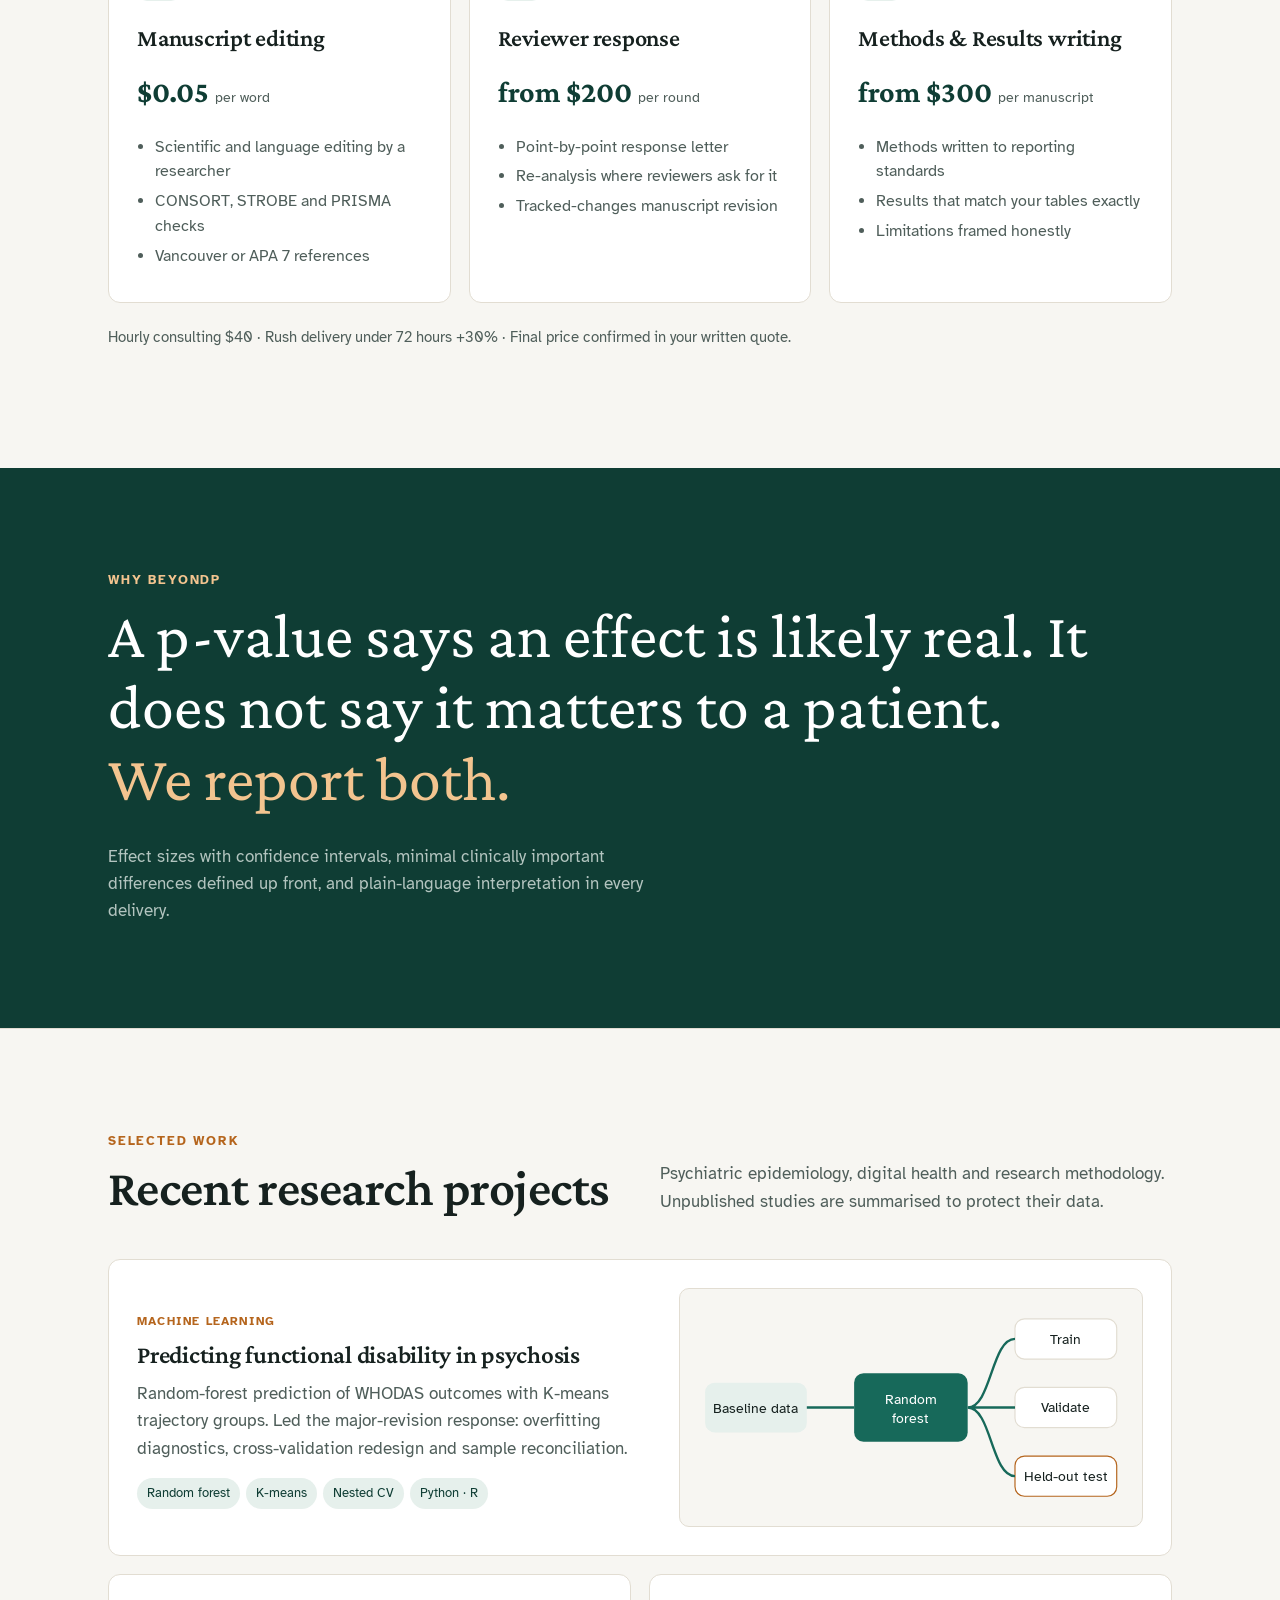
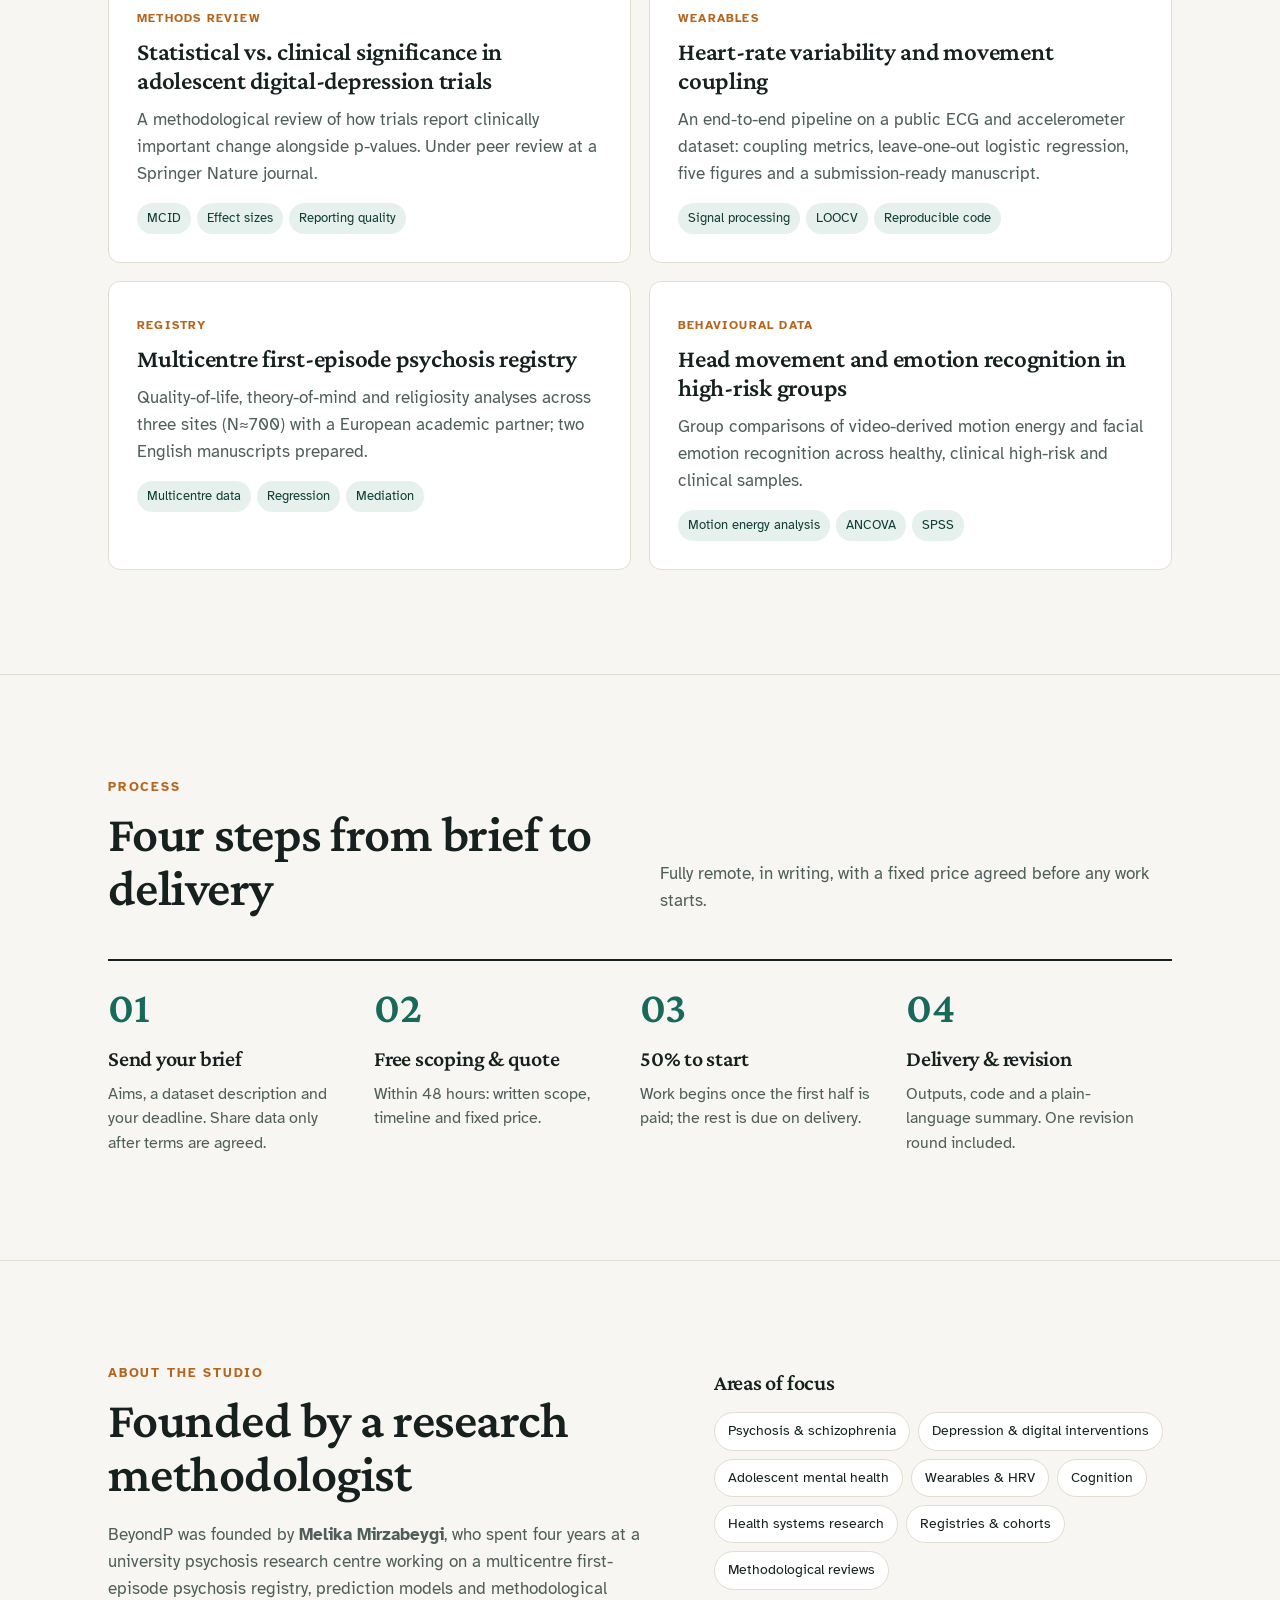
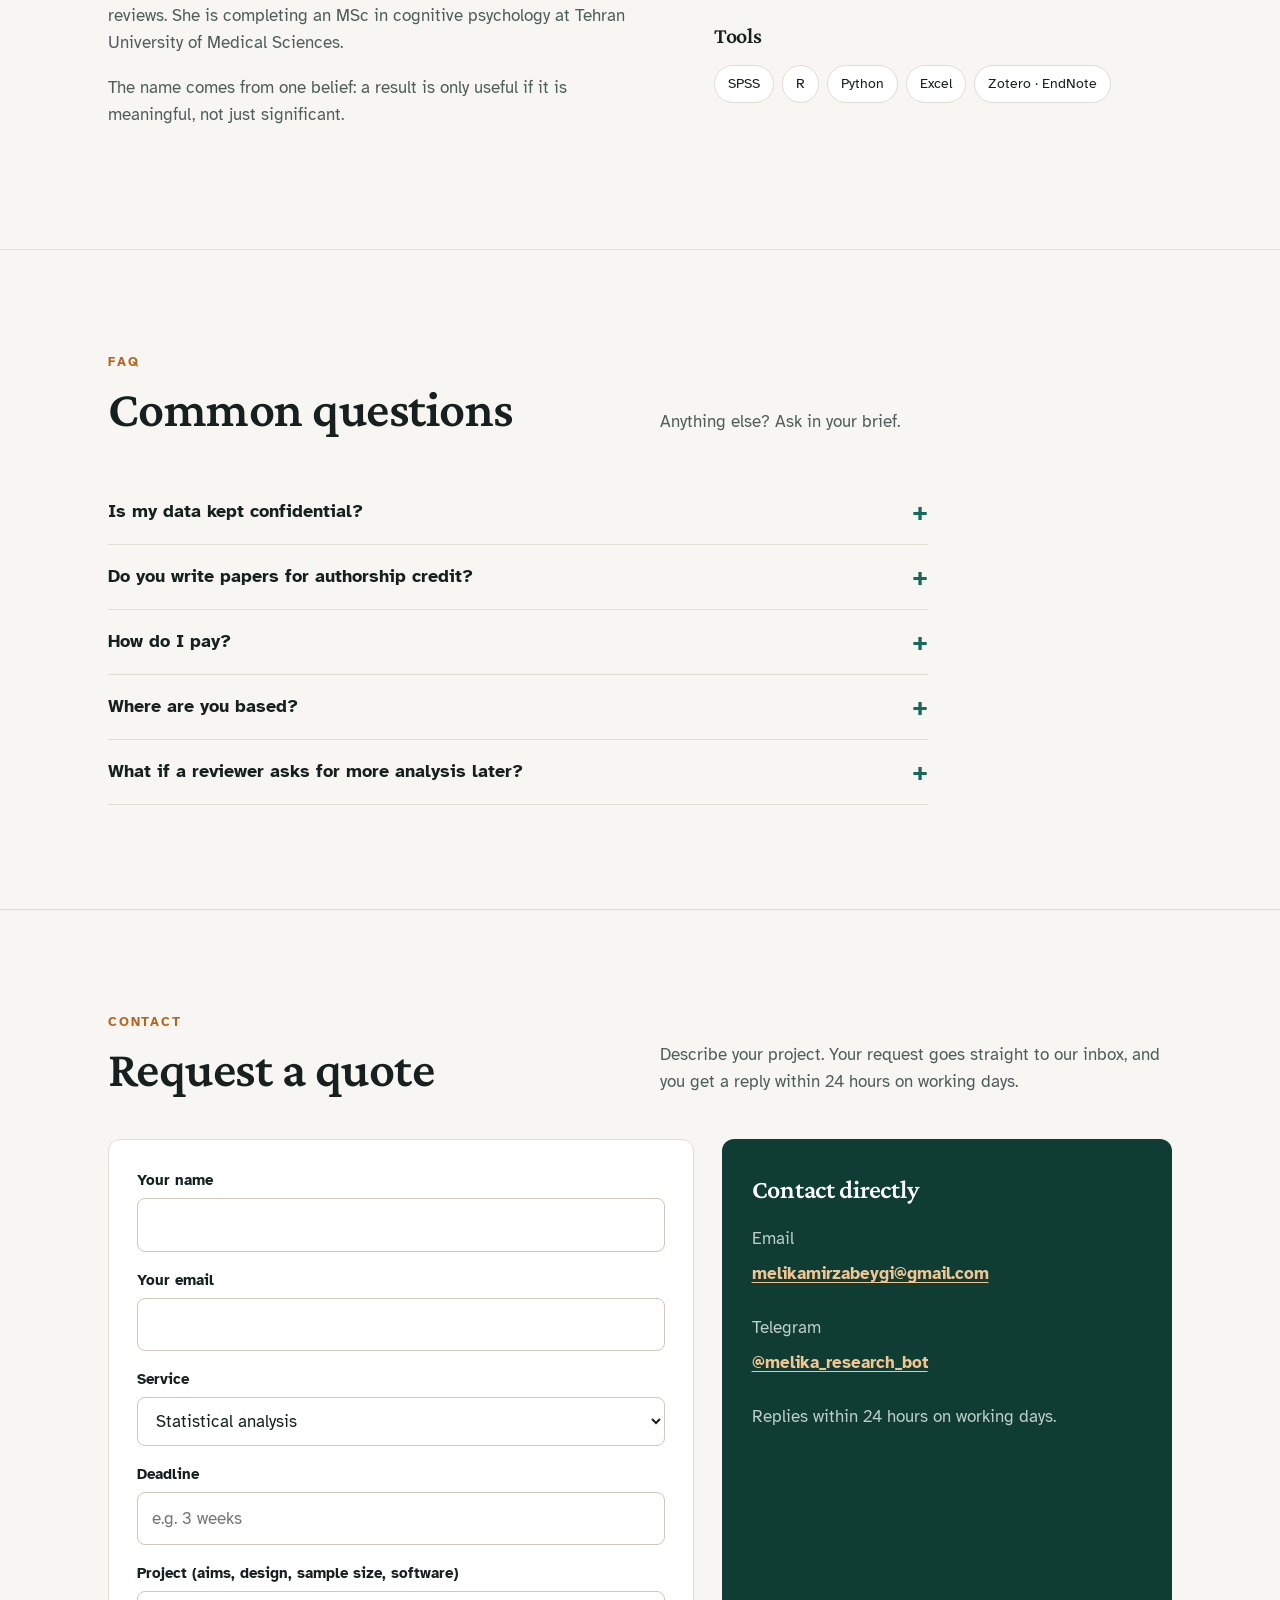
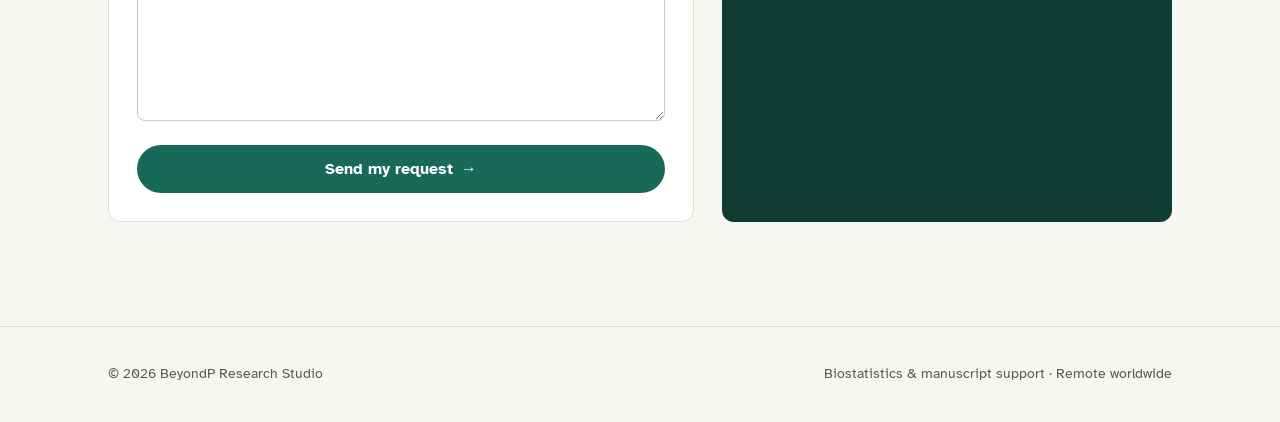
==== commit 58fcd62e: "Add files via upload" ====
--- a/index.html
+++ b/index.html
@@ -73,7 +73,7 @@
 @keyframes enter{to{opacity:1;transform:none}}
 
 /* sections */
-main section{padding:104px 0;border-top:1px solid var(--line)}
+main section{padding:104px 0;border-top:1px solid var(--line);scroll-margin-top:72px}
 .head{display:grid;grid-template-columns:1fr 1fr;gap:40px;align-items:end;margin-bottom:44px}
 .head h2{font-size:clamp(34px,4vw,52px);line-height:1.05}
 .head p{color:var(--muted);margin:0}
@@ -147,6 +147,9 @@
 .side h3{font-size:26px;color:#fff;margin-bottom:14px}
 .side p{margin:0 0 18px;color:rgba(233,241,238,.8)}
 .side b{display:block;color:#fff;font-size:17px;word-break:break-all}
+.clink{color:#f3c48f;text-decoration:underline;text-underline-offset:3px;display:inline-block;min-height:44px;line-height:44px}
+.clink:hover{color:#fff}
+.err{color:#a3341f;font-size:15px}
 footer{padding:36px 0;color:var(--muted);font-size:14px;border-top:1px solid var(--line)}
 footer .wrap{display:flex;justify-content:space-between;gap:16px;flex-wrap:wrap}
 
@@ -268,20 +271,20 @@
 </div></div></section>
 
 <section id="contact"><div class="wrap">
-<div class="head"><div><span class="kicker">Contact</span><h2>Request a quote</h2></div><p>Describe your project. The form prepares a message to send by email or Telegram.</p></div>
+<div class="head"><div><span class="kicker">Contact</span><h2>Request a quote</h2></div><p>Describe your project. Your request goes straight to our inbox, and you get a reply within 24 hours on working days.</p></div>
 <div class="contact">
 <form id="f" novalidate>
 <div><label for="n">Your name</label><input id="n" autocomplete="name" required></div>
+<div><label for="em">Your email</label><input id="em" type="email" autocomplete="email" required></div>
 <div><label for="s">Service</label><select id="s"><option>Statistical analysis</option><option>Advanced modelling</option><option>Study design & sample size</option><option>Manuscript editing</option><option>Reviewer response</option><option>Methods & Results writing</option><option>Not sure yet</option></select></div>
 <div><label for="d">Deadline</label><input id="d" placeholder="e.g. 3 weeks"></div>
 <div><label for="b">Project (aims, design, sample size, software)</label><textarea id="b" required></textarea></div>
-<button class="btn btn-dark" type="submit">Prepare my message <span class="arr">→</span></button>
+<button class="btn btn-dark" type="submit" id="sendbtn">Send my request <span class="arr">→</span></button>
 <div class="out" id="o" role="status"></div>
-<button class="btn btn-ghost" type="button" id="c" style="display:none;color:var(--accent);border-color:var(--accent)">Copy message</button>
 </form>
 <aside class="side"><h3>Contact directly</h3>
-<p>Email<b>melikamirzabeygi@gmail.com</b></p>
-<p>Telegram<b>@melika_research_bot</b></p>
+<p>Email<b><a class="clink" href="mailto:melikamirzabeygi@gmail.com?subject=Quote%20request%20-%20BeyondP">melikamirzabeygi@gmail.com</a></b></p>
+<p>Telegram<b><a class="clink" href="https://t.me/melika_research_bot" target="_blank" rel="noopener">@melika_research_bot</a></b></p>
 <p>Replies within 24 hours on working days.</p></aside>
 </div></div></section>
 </main>
@@ -310,13 +313,25 @@
     io.observe(document.getElementById('mom'));
   } else spans.forEach(function(s){s.classList.add('on')});
 
-  var msg='';
+  var TO='melikamirzabeygi@gmail.com';
   document.getElementById('f').addEventListener('submit',function(e){e.preventDefault();
-    var n=document.getElementById('n'),b=document.getElementById('b');
-    if(!n.value.trim()||!b.value.trim()){(n.value.trim()?b:n).focus();return}
-    msg='Hello BeyondP,\n\nName: '+n.value+'\nService: '+document.getElementById('s').value+'\nDeadline: '+(document.getElementById('d').value||'flexible')+'\n\nProject:\n'+b.value+'\n\nPlease send me a quote.';
-    var o=document.getElementById('o');o.textContent=msg+'\n\nSend to melikamirzabeygi@gmail.com or Telegram @melika_research_bot';o.style.display='block';document.getElementById('c').style.display='inline-flex';});
-  document.getElementById('c').addEventListener('click',function(){var c=this;try{navigator.clipboard.writeText(msg).then(function(){c.textContent='Copied ✓'},function(){c.textContent='Select the text above to copy'})}catch(err){c.textContent='Select the text above to copy'}});
+    var n=document.getElementById('n'),em=document.getElementById('em'),b=document.getElementById('b'),o=document.getElementById('o'),btn=document.getElementById('sendbtn');
+    if(!n.value.trim()){n.focus();return}
+    if(!em.value.trim()||!em.checkValidity()){em.focus();o.style.display='block';o.innerHTML='<span class="err">Please enter a valid email so we can reply.</span>';return}
+    if(!b.value.trim()){b.focus();return}
+    var data={name:n.value,email:em.value,service:document.getElementById('s').value,deadline:document.getElementById('d').value||'flexible',project:b.value,_subject:'New quote request – BeyondP ('+document.getElementById('s').value+')',_template:'table',_captcha:'false'};
+    btn.disabled=true;btn.textContent='Sending…';
+    fetch('https://formsubmit.co/ajax/'+TO,{method:'POST',headers:{'Content-Type':'application/json','Accept':'application/json'},body:JSON.stringify(data)})
+    .then(function(r){return r.json()}).then(function(j){
+      if(j&&(j.success===true||j.success==='true')){o.style.display='block';o.textContent='Thank you, '+n.value+'. Your request has been sent. You will receive a reply at '+em.value+' within 24 hours on working days.';document.getElementById('f').reset();btn.textContent='Sent ✓'}
+      else throw new Error('fail')
+    }).catch(function(){
+      var body='Name: '+n.value+'\nEmail: '+em.value+'\nService: '+data.service+'\nDeadline: '+data.deadline+'\n\nProject:\n'+b.value;
+      var href='mailto:'+TO+'?subject='+encodeURIComponent(data._subject)+'&body='+encodeURIComponent(body);
+      o.style.display='block';o.innerHTML='The form could not send right now. <a href="'+href+'">Send it by email instead</a> or message us on <a href="https://t.me/melika_research_bot" target="_blank" rel="noopener">Telegram</a>.';
+      btn.disabled=false;btn.innerHTML='Send my request <span class="arr">→</span>';
+    });
+  });
 })();
 </script>
 </body>
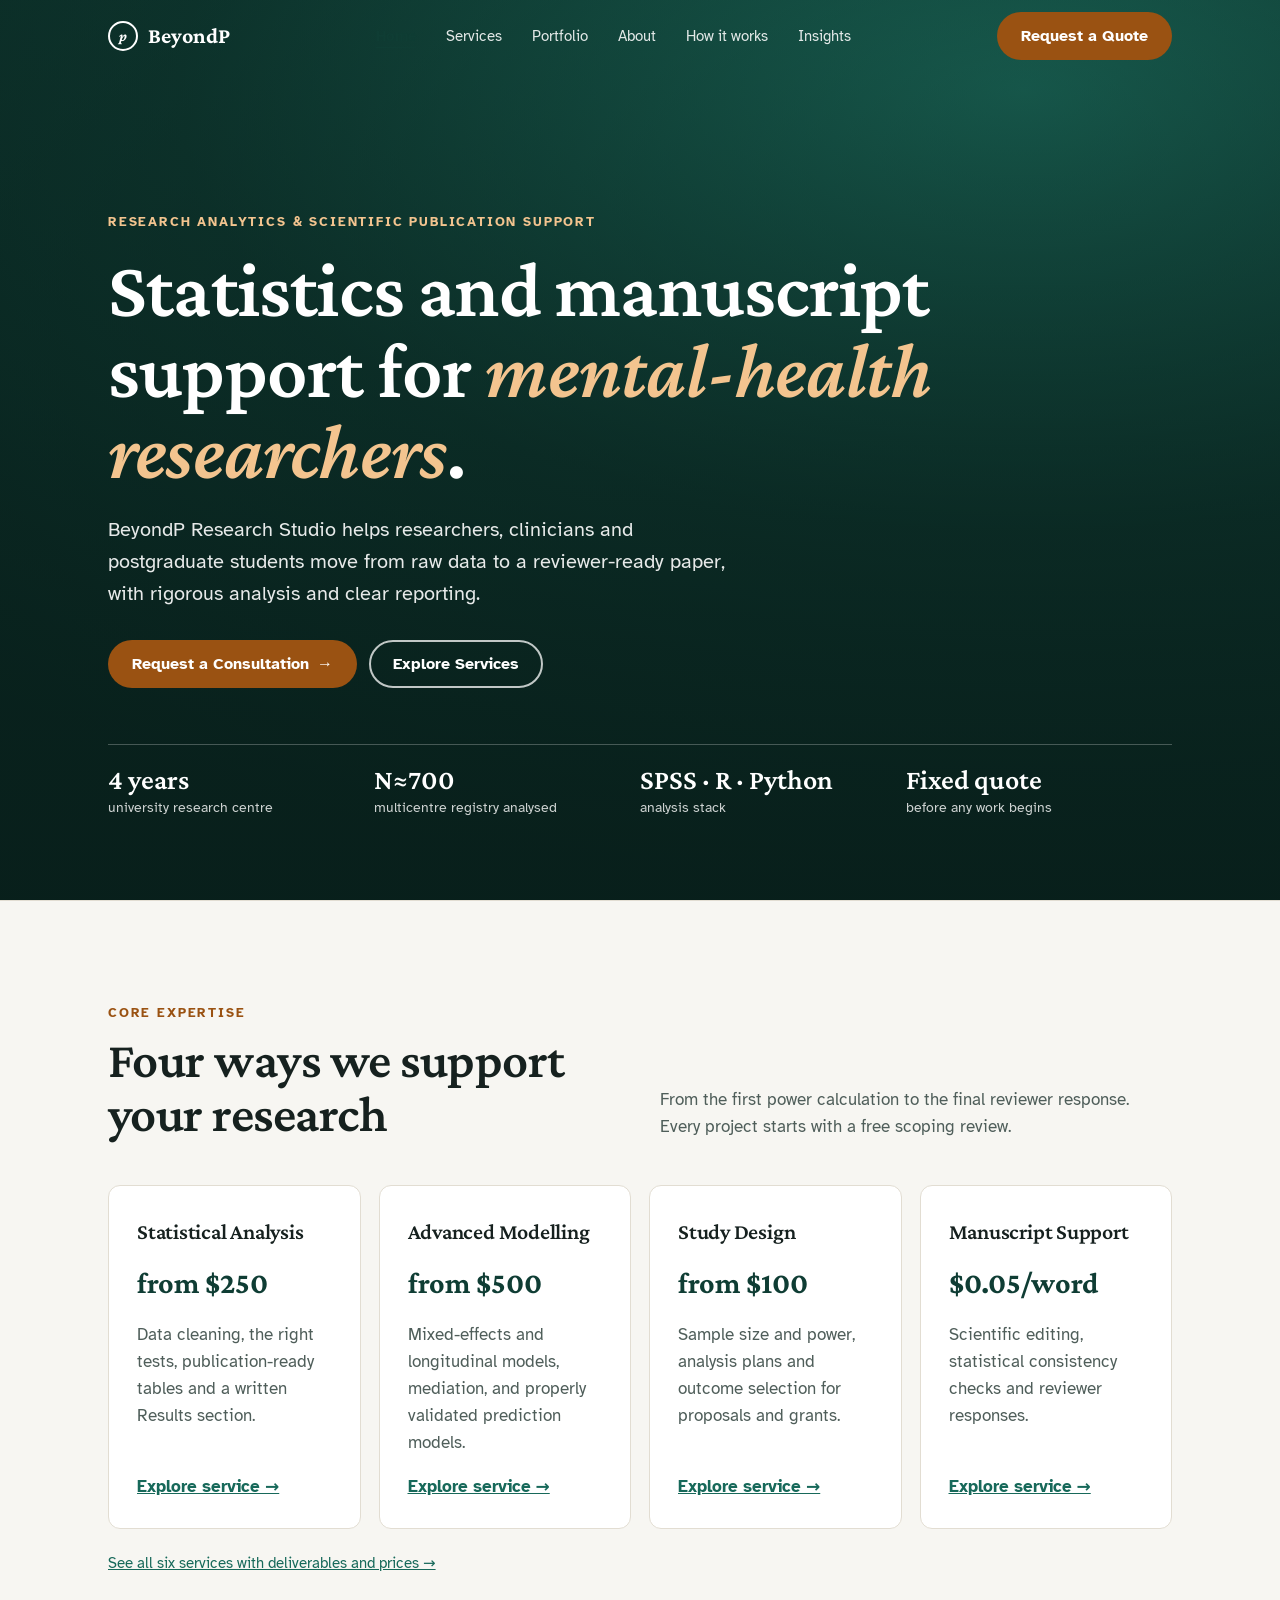
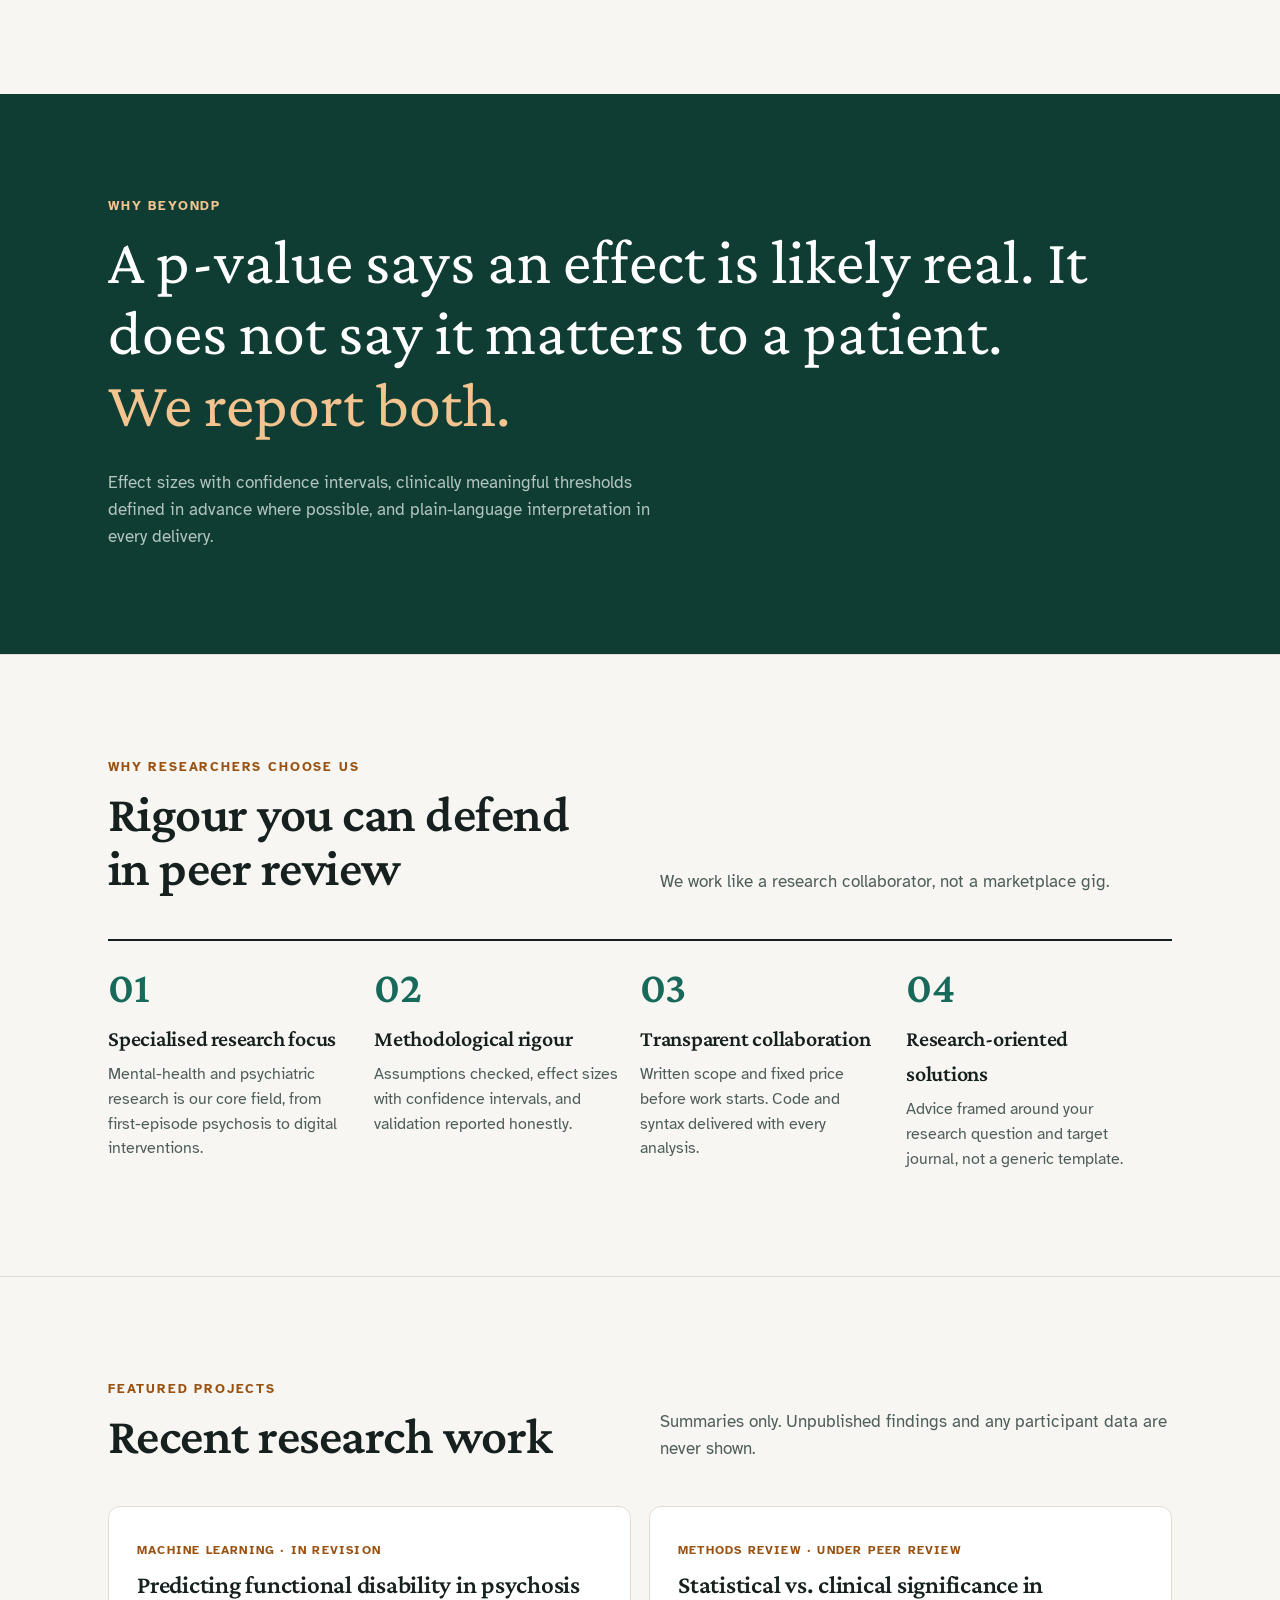
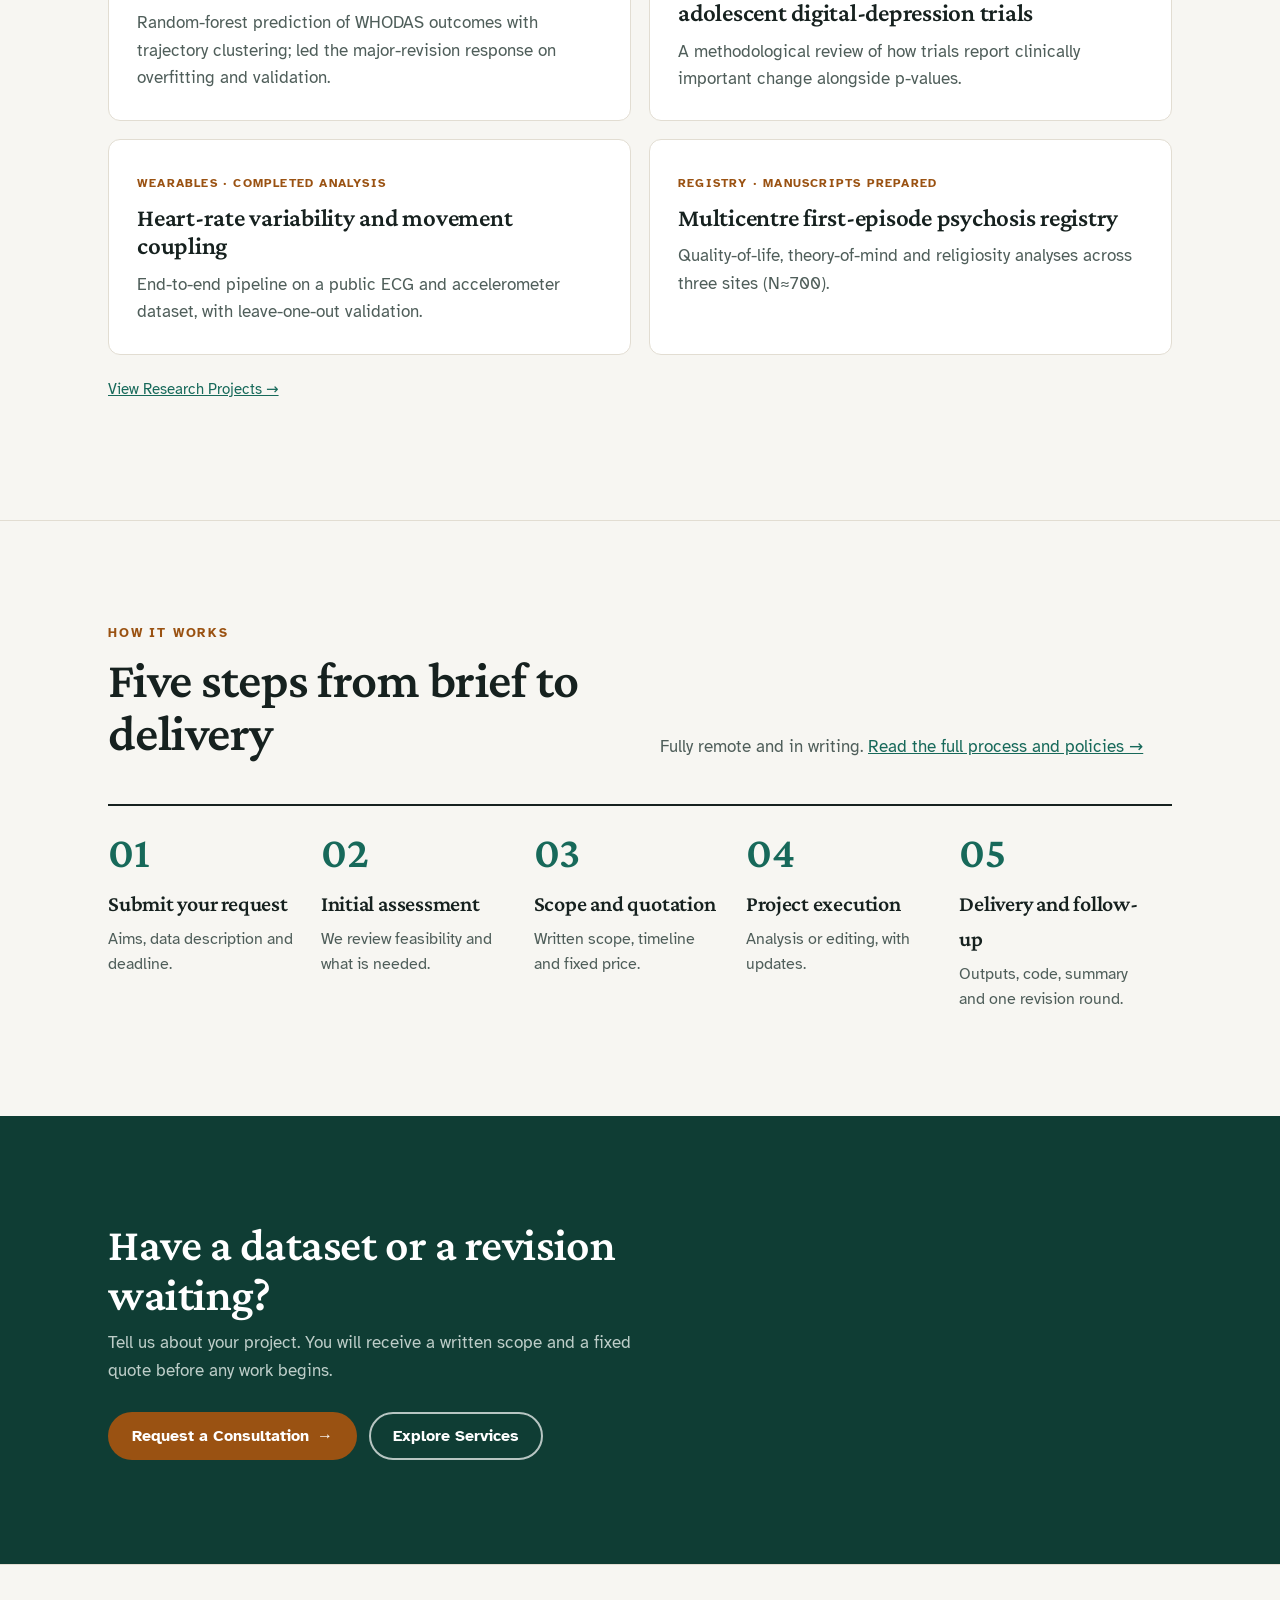
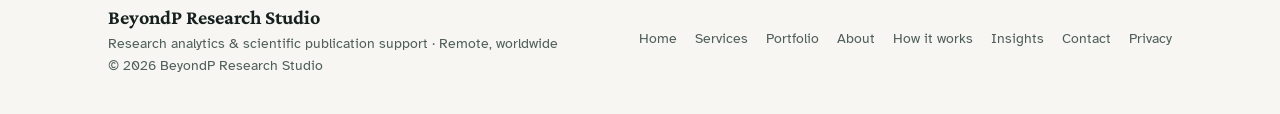
==== commit 2104adc5: "Add files via upload" ====
--- a/index.html
+++ b/index.html
@@ -1,338 +1,92 @@
 <!DOCTYPE html>
-<html lang="en" data-type="service">
+<html lang="en">
 <head>
 <meta charset="utf-8">
 <meta name="viewport" content="width=device-width, initial-scale=1">
-<title>BeyondP Research Studio — Biostatistics & Manuscript Support</title>
-<meta name="description" content="Statistical analysis, study design and manuscript support for health and mental-health researchers. Fixed quotes within 48 hours, remote worldwide.">
-<meta name="page-type" content="service">
-<meta name="site-kind" content="other">
+<title>BeyondP Research Studio — Biostatistics & Manuscript Support for Mental-Health Research</title>
+<meta name="description" content="Statistical analysis, study design and scientific manuscript support for mental-health and health researchers. Written scope and fixed quote before work begins.">
+<link rel="canonical" href="https://melikamirzabeygi.github.io/beyondp/">
 <meta name="theme-color" content="#0f3d34">
-<meta property="og:title" content="BeyondP Research Studio">
-<meta property="og:description" content="Biostatistics, study design and manuscript support for mental-health researchers.">
+<meta property="og:type" content="website">
+<meta property="og:site_name" content="BeyondP Research Studio">
+<meta property="og:title" content="BeyondP Research Studio — Biostatistics & Manuscript Support for Mental-Health Research">
+<meta property="og:description" content="Statistical analysis, study design and scientific manuscript support for mental-health and health researchers. Written scope and fixed quote before work begins.">
+<meta property="og:url" content="https://melikamirzabeygi.github.io/beyondp/">
+<meta property="og:image" content="https://melikamirzabeygi.github.io/beyondp/assets/og.png">
+<meta name="twitter:card" content="summary_large_image">
+<link rel="icon" href="assets/favicon.svg" type="image/svg+xml">
 <link rel="preconnect" href="https://fonts.googleapis.com">
 <link rel="preconnect" href="https://fonts.gstatic.com" crossorigin>
 <link href="https://fonts.googleapis.com/css2?family=Crimson+Pro:ital,wght@0,500;0,600;0,700;1,500&family=Atkinson+Hyperlegible:wght@400;700&display=swap" rel="stylesheet">
-<style>
-:root{
-  --bg:#f7f6f2;--surface:#ffffff;--ink:#16211f;--muted:#4f5e5a;--line:#e2ddd2;
-  --accent:#17695a;--accent-ink:#0f3d34;--accent-soft:#e6f0ec;--warm:#b5651d;
-  --r:12px;--wrap:1120px;--ease:cubic-bezier(.2,.7,.2,1)
-}
-*{box-sizing:border-box}
-html{scroll-behavior:smooth}
-body{margin:0;font-family:"Atkinson Hyperlegible",system-ui,sans-serif;color:var(--ink);background:var(--bg);line-height:1.6;font-size:17px;-webkit-font-smoothing:antialiased}
-h1,h2,h3{font-family:"Crimson Pro",Georgia,serif;font-weight:600;letter-spacing:-.01em;margin:0}
-a{color:var(--accent)}
-.wrap{max-width:var(--wrap);margin:0 auto;padding:0 28px}
-.skip{position:absolute;left:12px;top:-60px;background:var(--ink);color:#fff;padding:10px 14px;border-radius:8px;z-index:100}
-.skip:focus{top:12px}
-:focus-visible{outline:3px solid var(--warm);outline-offset:3px;border-radius:4px}
-
-/* nav */
-.nav{position:fixed;inset:0 0 auto 0;z-index:50;transition:background .3s var(--ease),border-color .3s}
-.nav .wrap{display:flex;align-items:center;justify-content:space-between;height:72px}
-.nav.solid{background:rgba(247,246,242,.94);backdrop-filter:blur(10px);border-bottom:1px solid var(--line)}
-.logo{display:flex;align-items:center;gap:10px;font-family:"Crimson Pro",serif;font-weight:700;font-size:22px;color:#fff;text-decoration:none;min-height:44px}
-.logo .mark{width:30px;height:30px;border-radius:50%;border:2px solid currentColor;display:grid;place-items:center;font-size:15px;font-style:italic}
-.nav.solid .logo{color:var(--ink)}
-.nav ul{list-style:none;display:flex;gap:6px;margin:0;padding:0}
-.nav ul a{display:inline-flex;align-items:center;min-height:44px;padding:0 12px;color:rgba(255,255,255,.88);text-decoration:none;font-size:15px;position:relative}
-.nav.solid ul a{color:var(--muted)}
-.nav ul a:after{content:"";position:absolute;left:12px;right:12px;bottom:10px;height:1.5px;background:currentColor;transform:scaleX(0);transform-origin:left;transition:transform .25s var(--ease)}
-.nav ul a:hover:after{transform:scaleX(1)}
-
-/* buttons */
-.btn{display:inline-flex;align-items:center;justify-content:center;gap:8px;min-height:48px;padding:0 22px;border-radius:999px;font:700 16px "Atkinson Hyperlegible",sans-serif;text-decoration:none;cursor:pointer;border:2px solid transparent;transition:transform .2s var(--ease),background .2s,box-shadow .2s}
-.btn:hover{transform:translateY(-2px)}
-.btn:active{transform:translateY(0) scale(.98)}
-.btn-primary{background:var(--warm);color:#fff}
-.btn-primary:hover{box-shadow:0 8px 20px rgba(181,101,29,.3)}
-.btn-ghost{border-color:rgba(255,255,255,.75);color:#fff;background:transparent}
-.btn-ghost:hover{background:rgba(255,255,255,.12)}
-.btn-dark{background:var(--accent);color:#fff}
-.btn .arr{transition:transform .2s var(--ease)}
-.btn:hover .arr{transform:translateX(3px)}
-
-/* hero with video */
-.hero{position:relative;min-height:100svh;display:flex;align-items:flex-end;color:#fff;overflow:hidden;background:radial-gradient(120% 90% at 80% 10%,#1f7a68 0%,#0f3d34 55%,#0a2a24 100%)}
-.hero video{position:absolute;inset:0;width:100%;height:100%;object-fit:cover}
-.hero .scrim{position:absolute;inset:0;background:linear-gradient(180deg,rgba(8,30,26,.35) 0%,rgba(8,30,26,.55) 45%,rgba(8,30,26,.88) 100%)}
-.hero .wrap{position:relative;width:100%;padding-bottom:9vh;padding-top:120px}
-.eyebrow{font-size:13px;letter-spacing:.14em;text-transform:uppercase;font-weight:700;color:#f3c48f}
-.hero h1{font-size:clamp(40px,6.2vw,80px);line-height:1.02;margin:16px 0 22px;max-width:900px}
-.hero h1 em{font-style:italic;color:#f3c48f}
-.hero .lede{font-size:clamp(17px,1.6vw,20px);color:rgba(255,255,255,.9);max-width:620px;margin:0 0 30px}
-.cta{display:flex;gap:12px;flex-wrap:wrap}
-.facts{display:grid;grid-template-columns:repeat(4,1fr);gap:0;margin-top:56px;border-top:1px solid rgba(255,255,255,.25)}
-.facts div{padding:18px 18px 0 0;font-size:14px;color:rgba(255,255,255,.8)}
-.facts b{display:block;font-family:"Crimson Pro",serif;font-size:28px;color:#fff;font-weight:600;line-height:1.2}
-.vidctl{position:absolute;right:28px;bottom:24px;z-index:2;min-width:44px;min-height:44px;border-radius:50%;border:1.5px solid rgba(255,255,255,.6);background:rgba(0,0,0,.25);color:#fff;cursor:pointer;font-size:14px}
-[data-enter]>*{opacity:0;transform:translateY(18px);animation:enter .9s var(--ease) forwards}
-[data-enter]>*:nth-child(2){animation-delay:.08s}[data-enter]>*:nth-child(3){animation-delay:.16s}[data-enter]>*:nth-child(4){animation-delay:.24s}[data-enter]>*:nth-child(5){animation-delay:.32s}
-@keyframes enter{to{opacity:1;transform:none}}
-
-/* sections */
-main section{padding:104px 0;border-top:1px solid var(--line);scroll-margin-top:72px}
-.head{display:grid;grid-template-columns:1fr 1fr;gap:40px;align-items:end;margin-bottom:44px}
-.head h2{font-size:clamp(34px,4vw,52px);line-height:1.05}
-.head p{color:var(--muted);margin:0}
-.kicker{display:block;font:700 13px "Atkinson Hyperlegible";letter-spacing:.14em;text-transform:uppercase;color:var(--warm);margin-bottom:12px}
-
-/* services */
-.services{display:grid;grid-template-columns:repeat(3,1fr);gap:18px}
-.svc{background:var(--surface);border:1px solid var(--line);border-radius:var(--r);padding:28px;display:flex;flex-direction:column;transition:transform .25s var(--ease),box-shadow .25s,border-color .25s}
-.svc:hover{transform:translateY(-2px);box-shadow:0 14px 34px rgba(22,33,31,.08);border-color:#cfd9d4}
-.svc .ico{width:44px;height:44px;border-radius:10px;background:var(--accent-soft);color:var(--accent);display:grid;place-items:center;margin-bottom:18px}
-.svc h3{font-size:24px;margin-bottom:4px}
-.price{font-family:"Crimson Pro",serif;font-size:30px;color:var(--accent-ink);font-weight:700;margin:6px 0 14px}
-.price small{font:400 14px "Atkinson Hyperlegible";color:var(--muted)}
-.svc ul{margin:0;padding-left:18px;color:var(--muted);font-size:15.5px}
-.svc li{margin:5px 0}
-.note{font-size:15px;color:var(--muted);margin-top:22px}
-
-/* type moment */
-.moment{background:var(--accent-ink);color:#e9f1ee;border-top:0}
-.moment .big{font-family:"Crimson Pro",serif;font-size:clamp(34px,5vw,68px);line-height:1.12;max-width:980px;margin:0}
-.moment .big span{color:rgba(233,241,238,.28);transition:color .6s var(--ease)}
-.moment .big span.on{color:#fff}
-.moment .big span.hl.on{color:#f3c48f}
-.moment p{margin:28px 0 0;color:rgba(233,241,238,.75);max-width:560px}
-
-/* work */
-.cases{display:grid;grid-template-columns:repeat(2,1fr);gap:18px}
-.case{background:var(--surface);border:1px solid var(--line);border-radius:var(--r);padding:28px;transition:transform .25s var(--ease),box-shadow .25s}
-.case:hover{transform:translateY(-2px);box-shadow:0 14px 34px rgba(22,33,31,.07)}
-.case.wide{grid-column:span 2;display:grid;grid-template-columns:1.1fr 1fr;gap:32px;align-items:center}
-.tag{display:inline-block;font-size:12px;font-weight:700;letter-spacing:.1em;text-transform:uppercase;color:var(--warm);margin-bottom:10px}
-.case h3{font-size:25px;line-height:1.15;margin-bottom:10px}
-.case p{margin:0;color:var(--muted)}
-.methods{display:flex;flex-wrap:wrap;gap:6px;margin-top:16px}
-.methods span{font-size:13px;background:var(--accent-soft);color:var(--accent-ink);padding:5px 10px;border-radius:999px}
-.diagram{background:var(--bg);border:1px solid var(--line);border-radius:10px;padding:18px}
-.diagram svg{width:100%;height:auto;display:block}
-
-/* process */
-.steps{display:grid;grid-template-columns:repeat(4,1fr);gap:0;counter-reset:s;border-top:2px solid var(--ink)}
-.step{padding:24px 22px 0 0}
-.step:before{counter-increment:s;content:"0" counter(s);font-family:"Crimson Pro",serif;font-size:44px;color:var(--accent);font-weight:600;display:block;line-height:1;margin-bottom:12px}
-.step h3{font-size:22px;margin-bottom:6px}
-.step p{margin:0;color:var(--muted);font-size:15.5px}
-
-/* about */
-.about{display:grid;grid-template-columns:1.2fr 1fr;gap:56px}
-.about p{color:var(--muted)}
-.chips{display:flex;flex-wrap:wrap;gap:8px;margin-top:12px}
-.chip{background:var(--surface);border:1px solid var(--line);border-radius:999px;padding:7px 13px;font-size:14px}
-.about h3{font-size:22px;margin:0 0 4px}
-.about .block+.block{margin-top:28px}
-
-/* faq */
-.faq{max-width:820px}
-details{border-bottom:1px solid var(--line)}
-summary{list-style:none;cursor:pointer;display:flex;justify-content:space-between;align-items:center;min-height:64px;font-weight:700;font-size:18px}
-summary::-webkit-details-marker{display:none}
-summary:after{content:"+";font-size:26px;color:var(--accent);transition:transform .25s var(--ease)}
-details[open] summary:after{transform:rotate(45deg)}
-details p{color:var(--muted);margin:0 0 20px}
-
-/* contact */
-.contact{display:grid;grid-template-columns:1.3fr 1fr;gap:28px}
-form{background:var(--surface);border:1px solid var(--line);border-radius:var(--r);padding:28px;display:grid;gap:16px}
-label{font-size:15px;font-weight:700;display:block;margin-bottom:6px}
-input,select,textarea{width:100%;min-height:48px;padding:12px 14px;border:1px solid #cfc8bb;border-radius:8px;font:inherit;background:#fff;color:var(--ink)}
-textarea{min-height:130px;resize:vertical}
-.out{display:none;background:var(--accent-soft);border-radius:10px;padding:18px;font-size:15px;white-space:pre-wrap}
-.side{background:var(--accent-ink);color:#e9f1ee;border-radius:var(--r);padding:30px}
-.side h3{font-size:26px;color:#fff;margin-bottom:14px}
-.side p{margin:0 0 18px;color:rgba(233,241,238,.8)}
-.side b{display:block;color:#fff;font-size:17px;word-break:break-all}
-.clink{color:#f3c48f;text-decoration:underline;text-underline-offset:3px;display:inline-block;min-height:44px;line-height:44px}
-.clink:hover{color:#fff}
-.err{color:#a3341f;font-size:15px}
-footer{padding:36px 0;color:var(--muted);font-size:14px;border-top:1px solid var(--line)}
-footer .wrap{display:flex;justify-content:space-between;gap:16px;flex-wrap:wrap}
-
-@media (max-width:960px){
-  .services{grid-template-columns:repeat(2,1fr)}
-  .head,.about,.contact{grid-template-columns:1fr}
-  .steps{grid-template-columns:repeat(2,1fr);row-gap:28px}
-  .case.wide{grid-template-columns:1fr}
-}
-@media (max-width:640px){
-  .nav ul{display:none}
-  .wrap{padding:0 20px}
-  .services,.cases{grid-template-columns:1fr}
-  .case.wide{grid-column:auto}
-  .steps{grid-template-columns:1fr}
-  .facts{grid-template-columns:repeat(2,1fr)}
-  .facts b{font-size:23px}
-  .cta .btn{width:100%}
-  main section{padding:72px 0}
-  .vidctl{right:20px}
-}
-@media (prefers-reduced-motion:reduce){
-  *,*:before,*:after{animation:none!important;transition:none!important;scroll-behavior:auto!important}
-  [data-enter]>*{opacity:1;transform:none}
-  .moment .big span{color:#fff}
-}
-</style>
+<link rel="stylesheet" href="assets/style.css">
+<script type="application/ld+json">{"@context": "https://schema.org", "@type": "ProfessionalService", "name": "BeyondP Research Studio", "url": "https://melikamirzabeygi.github.io/beyondp/", "email": "melikamirzabeygi@gmail.com", "image": "https://melikamirzabeygi.github.io/beyondp/assets/og.png", "description": "Biostatistics, study design and scientific manuscript support for mental-health and health researchers.", "areaServed": "Worldwide", "address": {"@type": "PostalAddress", "addressLocality": "Tehran", "addressCountry": "IR"}, "founder": {"@type": "Person", "name": "Melika Mirzabeygi", "sameAs": ["https://www.linkedin.com/in/melika-mirzabeygi-81504844a/"]}, "sameAs": ["https://www.linkedin.com/in/melika-mirzabeygi-81504844a/"]}</script>
 </head>
-<body>
+<body class="home">
 <a class="skip" href="#main">Skip to content</a>
-
 <header class="nav" id="nav"><div class="wrap">
-<a href="#top" class="logo" aria-label="BeyondP Research Studio, home"><span class="mark">p</span>BeyondP</a>
-<nav aria-label="Main"><ul><li><a href="#services">Services</a></li><li><a href="#work">Selected work</a></li><li><a href="#process">Process</a></li><li><a href="#faq">FAQ</a></li></ul></nav>
-<a class="btn btn-primary" href="#contact">Get a quote</a>
+<a href="index.html" class="logo"><span class="mark" aria-hidden="true">p</span>BeyondP</a>
+<nav aria-label="Main"><ul id="menu"><li><a href="index.html" aria-current="page">Home</a></li><li><a href="services.html">Services</a></li><li><a href="portfolio.html">Portfolio</a></li><li><a href="about.html">About</a></li><li><a href="process.html">How it works</a></li><li><a href="insights.html">Insights</a></li></ul></nav>
+<div class="navr"><a class="btn btn-primary" href="contact.html">Request a Quote</a><button class="menubtn" id="menubtn" type="button" aria-expanded="false" aria-controls="menu">Menu</button></div>
 </div></header>
 
 <section class="hero" id="top" aria-label="Introduction">
-<!-- Client video supplied by Melika (Higgsfield). Loads from its online address; bg.mp4 beside this file is the local copy. Falls back to the green gradient if neither loads. -->
-<video id="bgv" autoplay muted loop playsinline preload="auto" aria-hidden="true"><source src="https://d8j0ntlcm91z4.cloudfront.net/user_38xzZboKViGWJOttwIXH07lWA1P/hf_20260815_030633_1712fc71-4979-4e14-98f9-9f95702ab3da.mp4" type="video/mp4"><source src="bg.mp4" type="video/mp4"></video>
+<video id="bgv" autoplay muted loop playsinline preload="auto" aria-hidden="true"><source src="https://d8j0ntlcm91z4.cloudfront.net/user_38xzZboKViGWJOttwIXH07lWA1P/hf_20260815_030633_1712fc71-4979-4e14-98f9-9f95702ab3da.mp4" type="video/mp4"><source src="assets/bg.mp4" type="video/mp4"></video>
 <div class="scrim"></div>
 <div class="wrap" data-enter>
-<div class="eyebrow">Biostatistics · Study design · Manuscript support</div>
+<div class="eyebrow">Research Analytics &amp; Scientific Publication Support</div>
 <h1>Statistics and manuscript support for <em>mental-health researchers</em>.</h1>
-<p class="lede">From raw dataset to reviewer-ready paper: rigorous analysis, clear methods, and responses that get past peer review. Fixed quote within 48 hours.</p>
-<div class="cta"><a class="btn btn-primary" href="#contact">Request a free scoping review <span class="arr">→</span></a><a class="btn btn-ghost" href="#services">See prices</a></div>
+<p class="lede">BeyondP Research Studio helps researchers, clinicians and postgraduate students move from raw data to a reviewer-ready paper, with rigorous analysis and clear reporting.</p>
+<div class="cta"><a class="btn btn-primary" href="contact.html">Request a Consultation <span class="arr">→</span></a><a class="btn btn-ghost" href="services.html">Explore Services</a></div>
 <div class="facts">
 <div><b>4 years</b>university research centre</div>
 <div><b>N≈700</b>multicentre registry analysed</div>
 <div><b>SPSS · R · Python</b>analysis stack</div>
-<div><b>48 h</b>to a fixed quote</div>
-</div>
-</div>
+<div><b>Fixed quote</b>before any work begins</div>
+</div></div>
 <button class="vidctl" id="vidctl" type="button" aria-label="Pause background video">❚❚</button>
 </section>
-
 <main id="main">
-<section id="services"><div class="wrap">
-<div class="head"><div><span class="kicker">Services</span><h2>Six services, fixed prices</h2></div><p>Every project starts with a free scoping review of your data and aims. You get a written scope and a fixed price before any work begins.</p></div>
-<div class="services">
-<article class="svc"><div class="ico" aria-hidden="true"><svg width="22" height="22" viewBox="0 0 24 24" fill="none" stroke="currentColor" stroke-width="2"><path d="M4 20V10M10 20V4M16 20v-7M22 20H2"/></svg></div><h3>Statistical analysis</h3><div class="price">from $250 <small>per project</small></div>
-<ul><li>Data cleaning and assumption checks</li><li>t-tests, ANOVA/ANCOVA, χ², regression</li><li>Publication-ready tables and figures</li><li>Written Results section</li></ul></article>
-<article class="svc"><div class="ico" aria-hidden="true"><svg width="22" height="22" viewBox="0 0 24 24" fill="none" stroke="currentColor" stroke-width="2"><circle cx="5" cy="12" r="2.5"/><circle cx="19" cy="5" r="2.5"/><circle cx="19" cy="19" r="2.5"/><path d="M7.3 11l9.4-5M7.3 13l9.4 5"/></svg></div><h3>Advanced modelling</h3><div class="price">from $500 <small>per project</small></div>
-<ul><li>Mixed and longitudinal models</li><li>Mediation and moderation</li><li>Machine-learning prediction, properly validated</li><li>Clustering and trajectory analysis</li></ul></article>
-<article class="svc"><div class="ico" aria-hidden="true"><svg width="22" height="22" viewBox="0 0 24 24" fill="none" stroke="currentColor" stroke-width="2"><circle cx="12" cy="12" r="9"/><circle cx="12" cy="12" r="4"/><path d="M12 3v2M12 19v2M3 12h2M19 12h2"/></svg></div><h3>Study design & sample size</h3><div class="price">from $100 <small>per consult</small></div>
-<ul><li>Power and sample size, including MCID-based</li><li>Analysis plans for proposals and grants</li><li>Outcome and measure selection</li></ul></article>
-<article class="svc"><div class="ico" aria-hidden="true"><svg width="22" height="22" viewBox="0 0 24 24" fill="none" stroke="currentColor" stroke-width="2"><path d="M4 4h12l4 4v12H4z"/><path d="M8 11h8M8 15h5"/></svg></div><h3>Manuscript editing</h3><div class="price">$0.05 <small>per word</small></div>
-<ul><li>Scientific and language editing by a researcher</li><li>CONSORT, STROBE and PRISMA checks</li><li>Vancouver or APA 7 references</li></ul></article>
-<article class="svc"><div class="ico" aria-hidden="true"><svg width="22" height="22" viewBox="0 0 24 24" fill="none" stroke="currentColor" stroke-width="2"><path d="M21 12a8 8 0 0 1-11.6 7.1L4 20l1-4.6A8 8 0 1 1 21 12z"/></svg></div><h3>Reviewer response</h3><div class="price">from $200 <small>per round</small></div>
-<ul><li>Point-by-point response letter</li><li>Re-analysis where reviewers ask for it</li><li>Tracked-changes manuscript revision</li></ul></article>
-<article class="svc"><div class="ico" aria-hidden="true"><svg width="22" height="22" viewBox="0 0 24 24" fill="none" stroke="currentColor" stroke-width="2"><path d="M4 20l4-1 11-11-3-3L5 16z"/></svg></div><h3>Methods & Results writing</h3><div class="price">from $300 <small>per manuscript</small></div>
-<ul><li>Methods written to reporting standards</li><li>Results that match your tables exactly</li><li>Limitations framed honestly</li></ul></article>
-</div>
-<p class="note">Hourly consulting $40 · Rush delivery under 72 hours +30% · Final price confirmed in your written quote.</p>
+<section id="expertise"><div class="wrap">
+<div class="head"><div><span class="kicker">Core expertise</span><h2>Four ways we support your research</h2></div><p>From the first power calculation to the final reviewer response. Every project starts with a free scoping review.</p></div>
+<div class="services four"><article class="svc"><h3>Statistical Analysis</h3><div class="price">from $250</div><p style="color:var(--muted);margin:0 0 16px">Data cleaning, the right tests, publication-ready tables and a written Results section.</p><a href="services.html#statistical-analysis" style="margin-top:auto;font-weight:700">Explore service →</a></article><article class="svc"><h3>Advanced Modelling</h3><div class="price">from $500</div><p style="color:var(--muted);margin:0 0 16px">Mixed-effects and longitudinal models, mediation, and properly validated prediction models.</p><a href="services.html#advanced-modelling" style="margin-top:auto;font-weight:700">Explore service →</a></article><article class="svc"><h3>Study Design</h3><div class="price">from $100</div><p style="color:var(--muted);margin:0 0 16px">Sample size and power, analysis plans and outcome selection for proposals and grants.</p><a href="services.html#study-design" style="margin-top:auto;font-weight:700">Explore service →</a></article><article class="svc"><h3>Manuscript Support</h3><div class="price">$0.05/word</div><p style="color:var(--muted);margin:0 0 16px">Scientific editing, statistical consistency checks and reviewer responses.</p><a href="services.html#manuscript-support" style="margin-top:auto;font-weight:700">Explore service →</a></article></div>
+<p class="note"><a href="services.html">See all six services with deliverables and prices →</a></p>
 </div></section>
 
 <section class="moment" aria-label="Our approach"><div class="wrap">
 <span class="kicker" style="color:#f3c48f">Why BeyondP</span>
 <p class="big" id="mom"><span>A p-value says an effect is likely real.</span> <span>It does not say it matters to a patient.</span> <span class="hl">We report both.</span></p>
-<p>Effect sizes with confidence intervals, minimal clinically important differences defined up front, and plain-language interpretation in every delivery.</p>
+<p>Effect sizes with confidence intervals, clinically meaningful thresholds defined in advance where possible, and plain-language interpretation in every delivery.</p>
+</div></section>
+
+<section><div class="wrap">
+<div class="head"><div><span class="kicker">Why researchers choose us</span><h2>Rigour you can defend in peer review</h2></div><p>We work like a research collaborator, not a marketplace gig.</p></div>
+<div class="steps"><div class="step"><h3>Specialised research focus</h3><p>Mental-health and psychiatric research is our core field, from first-episode psychosis to digital interventions.</p></div><div class="step"><h3>Methodological rigour</h3><p>Assumptions checked, effect sizes with confidence intervals, and validation reported honestly.</p></div><div class="step"><h3>Transparent collaboration</h3><p>Written scope and fixed price before work starts. Code and syntax delivered with every analysis.</p></div><div class="step"><h3>Research-oriented solutions</h3><p>Advice framed around your research question and target journal, not a generic template.</p></div></div>
 </div></section>
 
 <section id="work"><div class="wrap">
-<div class="head"><div><span class="kicker">Selected work</span><h2>Recent research projects</h2></div><p>Psychiatric epidemiology, digital health and research methodology. Unpublished studies are summarised to protect their data.</p></div>
+<div class="head"><div><span class="kicker">Featured projects</span><h2>Recent research work</h2></div><p>Summaries only. Unpublished findings and any participant data are never shown.</p></div>
 <div class="cases">
-<article class="case wide"><div><span class="tag">Machine learning</span><h3>Predicting functional disability in psychosis</h3><p>Random-forest prediction of WHODAS outcomes with K-means trajectory groups. Led the major-revision response: overfitting diagnostics, cross-validation redesign and sample reconciliation.</p><div class="methods"><span>Random forest</span><span>K-means</span><span>Nested CV</span><span>Python · R</span></div></div>
-<div class="diagram" aria-hidden="true"><svg viewBox="0 0 360 170"><g font-family="Atkinson Hyperlegible,sans-serif" font-size="12" fill="#16211f"><rect x="6" y="64" width="86" height="42" rx="8" fill="#e6f0ec"/><text x="49" y="90" text-anchor="middle">Baseline data</text><rect x="132" y="56" width="96" height="58" rx="8" fill="#17695a"/><text x="180" y="82" text-anchor="middle" fill="#fff">Random</text><text x="180" y="98" text-anchor="middle" fill="#fff">forest</text><rect x="268" y="10" width="86" height="34" rx="8" fill="#fff" stroke="#e2ddd2"/><text x="311" y="31" text-anchor="middle">Train</text><rect x="268" y="68" width="86" height="34" rx="8" fill="#fff" stroke="#e2ddd2"/><text x="311" y="89" text-anchor="middle">Validate</text><rect x="268" y="126" width="86" height="34" rx="8" fill="#fff" stroke="#b5651d"/><text x="311" y="147" text-anchor="middle">Held-out test</text></g><g stroke="#17695a" stroke-width="2" fill="none"><path d="M92 85h40"/><path d="M228 85c20 0 20-58 40-58M228 85h40M228 85c20 0 20 58 40 58"/></g></svg></div></article>
-<article class="case"><span class="tag">Methods review</span><h3>Statistical vs. clinical significance in adolescent digital-depression trials</h3><p>A methodological review of how trials report clinically important change alongside p-values. Under peer review at a Springer Nature journal.</p><div class="methods"><span>MCID</span><span>Effect sizes</span><span>Reporting quality</span></div></article>
-<article class="case"><span class="tag">Wearables</span><h3>Heart-rate variability and movement coupling</h3><p>An end-to-end pipeline on a public ECG and accelerometer dataset: coupling metrics, leave-one-out logistic regression, five figures and a submission-ready manuscript.</p><div class="methods"><span>Signal processing</span><span>LOOCV</span><span>Reproducible code</span></div></article>
-<article class="case"><span class="tag">Registry</span><h3>Multicentre first-episode psychosis registry</h3><p>Quality-of-life, theory-of-mind and religiosity analyses across three sites (N≈700) with a European academic partner; two English manuscripts prepared.</p><div class="methods"><span>Multicentre data</span><span>Regression</span><span>Mediation</span></div></article>
-<article class="case"><span class="tag">Behavioural data</span><h3>Head movement and emotion recognition in high-risk groups</h3><p>Group comparisons of video-derived motion energy and facial emotion recognition across healthy, clinical high-risk and clinical samples.</p><div class="methods"><span>Motion energy analysis</span><span>ANCOVA</span><span>SPSS</span></div></article>
-</div></div></section>
+<article class="case"><span class="tag">Machine learning · In revision</span><h3>Predicting functional disability in psychosis</h3><p>Random-forest prediction of WHODAS outcomes with trajectory clustering; led the major-revision response on overfitting and validation.</p></article>
+<article class="case"><span class="tag">Methods review · Under peer review</span><h3>Statistical vs. clinical significance in adolescent digital-depression trials</h3><p>A methodological review of how trials report clinically important change alongside p-values.</p></article>
+<article class="case"><span class="tag">Wearables · Completed analysis</span><h3>Heart-rate variability and movement coupling</h3><p>End-to-end pipeline on a public ECG and accelerometer dataset, with leave-one-out validation.</p></article>
+<article class="case"><span class="tag">Registry · Manuscripts prepared</span><h3>Multicentre first-episode psychosis registry</h3><p>Quality-of-life, theory-of-mind and religiosity analyses across three sites (N≈700).</p></article>
+</div>
+<p class="note"><a href="portfolio.html">View Research Projects →</a></p>
+</div></section>
 
 <section id="process"><div class="wrap">
-<div class="head"><div><span class="kicker">Process</span><h2>Four steps from brief to delivery</h2></div><p>Fully remote, in writing, with a fixed price agreed before any work starts.</p></div>
-<div class="steps">
-<div class="step"><h3>Send your brief</h3><p>Aims, a dataset description and your deadline. Share data only after terms are agreed.</p></div>
-<div class="step"><h3>Free scoping & quote</h3><p>Within 48 hours: written scope, timeline and fixed price.</p></div>
-<div class="step"><h3>50% to start</h3><p>Work begins once the first half is paid; the rest is due on delivery.</p></div>
-<div class="step"><h3>Delivery & revision</h3><p>Outputs, code and a plain-language summary. One revision round included.</p></div>
-</div></div></section>
-
-<section id="about"><div class="wrap about">
-<div><span class="kicker">About the studio</span><h2 style="font-size:clamp(34px,4vw,52px);line-height:1.05;margin-bottom:20px">Founded by a research methodologist</h2>
-<p>BeyondP was founded by <b>Melika Mirzabeygi</b>, who spent four years at a university psychosis research centre working on a multicentre first-episode psychosis registry, prediction models and methodological reviews. She is completing an MSc in cognitive psychology at Tehran University of Medical Sciences.</p>
-<p>The name comes from one belief: a result is only useful if it is meaningful, not just significant.</p></div>
-<div><div class="block"><h3>Areas of focus</h3><div class="chips"><span class="chip">Psychosis & schizophrenia</span><span class="chip">Depression & digital interventions</span><span class="chip">Adolescent mental health</span><span class="chip">Wearables & HRV</span><span class="chip">Cognition</span><span class="chip">Health systems research</span><span class="chip">Registries & cohorts</span><span class="chip">Methodological reviews</span></div></div>
-<div class="block"><h3>Tools</h3><div class="chips"><span class="chip">SPSS</span><span class="chip">R</span><span class="chip">Python</span><span class="chip">Excel</span><span class="chip">Zotero · EndNote</span></div></div></div>
+<div class="head"><div><span class="kicker">How it works</span><h2>Five steps from brief to delivery</h2></div><p>Fully remote and in writing. <a href="process.html">Read the full process and policies →</a></p></div>
+<div class="steps five"><div class="step"><h3>Submit your request</h3><p>Aims, data description and deadline.</p></div><div class="step"><h3>Initial assessment</h3><p>We review feasibility and what is needed.</p></div><div class="step"><h3>Scope and quotation</h3><p>Written scope, timeline and fixed price.</p></div><div class="step"><h3>Project execution</h3><p>Analysis or editing, with updates.</p></div><div class="step"><h3>Delivery and follow-up</h3><p>Outputs, code, summary and one revision round.</p></div></div>
 </div></section>
-
-<section id="faq"><div class="wrap">
-<div class="head"><div><span class="kicker">FAQ</span><h2>Common questions</h2></div><p>Anything else? Ask in your brief.</p></div>
-<div class="faq">
-<details><summary>Is my data kept confidential?</summary><p>Yes. Data are used only for your project, never shared, and deleted after delivery on request. An NDA can be signed before you send anything.</p></details>
-<details><summary>Do you write papers for authorship credit?</summary><p>We provide paid analysis and editing support. Authorship or acknowledgement follows ICMJE criteria and is agreed with you up front.</p></details>
-<details><summary>How do I pay?</summary><p>In USDT (stablecoin): 50% upfront and 50% on delivery. Other options can be discussed when quoting.</p></details>
-<details><summary>Where are you based?</summary><p>Tehran (GMT+3:30). We work remotely with clients worldwide and overlap well with European and Asian working hours.</p></details>
-<details><summary>What if a reviewer asks for more analysis later?</summary><p>Follow-up re-analysis for the same manuscript is offered at a reduced rate.</p></details>
-</div></div></section>
-
-<section id="contact"><div class="wrap">
-<div class="head"><div><span class="kicker">Contact</span><h2>Request a quote</h2></div><p>Describe your project. Your request goes straight to our inbox, and you get a reply within 24 hours on working days.</p></div>
-<div class="contact">
-<form id="f" novalidate>
-<div><label for="n">Your name</label><input id="n" autocomplete="name" required></div>
-<div><label for="em">Your email</label><input id="em" type="email" autocomplete="email" required></div>
-<div><label for="s">Service</label><select id="s"><option>Statistical analysis</option><option>Advanced modelling</option><option>Study design & sample size</option><option>Manuscript editing</option><option>Reviewer response</option><option>Methods & Results writing</option><option>Not sure yet</option></select></div>
-<div><label for="d">Deadline</label><input id="d" placeholder="e.g. 3 weeks"></div>
-<div><label for="b">Project (aims, design, sample size, software)</label><textarea id="b" required></textarea></div>
-<button class="btn btn-dark" type="submit" id="sendbtn">Send my request <span class="arr">→</span></button>
-<div class="out" id="o" role="status"></div>
-</form>
-<aside class="side"><h3>Contact directly</h3>
-<p>Email<b><a class="clink" href="mailto:melikamirzabeygi@gmail.com?subject=Quote%20request%20-%20BeyondP">melikamirzabeygi@gmail.com</a></b></p>
-<p>Telegram<b><a class="clink" href="https://t.me/melika_research_bot" target="_blank" rel="noopener">@melika_research_bot</a></b></p>
-<p>Replies within 24 hours on working days.</p></aside>
-</div></div></section>
+<section class="ctaband" aria-label="Request a consultation"><div class="wrap">
+<div><h2>Have a dataset or a revision waiting?</h2><p>Tell us about your project. You will receive a written scope and a fixed quote before any work begins.</p></div>
+<div class="cta"><a class="btn btn-primary" href="contact.html">Request a Consultation <span class="arr">→</span></a><a class="btn btn-ghost" href="services.html">Explore Services</a></div>
+</div></section>
 </main>
-
-<footer><div class="wrap"><span>© 2026 BeyondP Research Studio</span><span>Biostatistics & manuscript support · Remote worldwide</span></div></footer>
-
-<script>
-(function(){
-  var nav=document.getElementById('nav');
-  function onScroll(){nav.classList.toggle('solid',window.scrollY>window.innerHeight*0.6)}
-  window.addEventListener('scroll',onScroll,{passive:true});onScroll();
-
-  var v=document.getElementById('bgv'),ctl=document.getElementById('vidctl');
-  var reduce=window.matchMedia('(prefers-reduced-motion: reduce)').matches;
-  var srcs=v.querySelectorAll('source');
-  srcs[srcs.length-1].addEventListener('error',function(){v.style.display='none';ctl.style.display='none'});
-  if(reduce){try{v.pause()}catch(e){};ctl.textContent='▶';ctl.setAttribute('aria-label','Play background video')}
-  ctl.addEventListener('click',function(){
-    if(v.paused){v.play().catch(function(){});ctl.textContent='❚❚';ctl.setAttribute('aria-label','Pause background video')}
-    else{v.pause();ctl.textContent='▶';ctl.setAttribute('aria-label','Play background video')}
-  });
-
-  var spans=document.querySelectorAll('#mom span');
-  if('IntersectionObserver' in window && !reduce){
-    var io=new IntersectionObserver(function(es){es.forEach(function(e){if(e.isIntersecting){spans.forEach(function(s,i){setTimeout(function(){s.classList.add('on')},i*450)});io.disconnect()}})},{threshold:.5});
-    io.observe(document.getElementById('mom'));
-  } else spans.forEach(function(s){s.classList.add('on')});
-
-  var TO='melikamirzabeygi@gmail.com';
-  document.getElementById('f').addEventListener('submit',function(e){e.preventDefault();
-    var n=document.getElementById('n'),em=document.getElementById('em'),b=document.getElementById('b'),o=document.getElementById('o'),btn=document.getElementById('sendbtn');
-    if(!n.value.trim()){n.focus();return}
-    if(!em.value.trim()||!em.checkValidity()){em.focus();o.style.display='block';o.innerHTML='<span class="err">Please enter a valid email so we can reply.</span>';return}
-    if(!b.value.trim()){b.focus();return}
-    var data={name:n.value,email:em.value,service:document.getElementById('s').value,deadline:document.getElementById('d').value||'flexible',project:b.value,_subject:'New quote request – BeyondP ('+document.getElementById('s').value+')',_template:'table',_captcha:'false'};
-    btn.disabled=true;btn.textContent='Sending…';
-    fetch('https://formsubmit.co/ajax/'+TO,{method:'POST',headers:{'Content-Type':'application/json','Accept':'application/json'},body:JSON.stringify(data)})
-    .then(function(r){return r.json()}).then(function(j){
-      if(j&&(j.success===true||j.success==='true')){o.style.display='block';o.textContent='Thank you, '+n.value+'. Your request has been sent. You will receive a reply at '+em.value+' within 24 hours on working days.';document.getElementById('f').reset();btn.textContent='Sent ✓'}
-      else throw new Error('fail')
-    }).catch(function(){
-      var body='Name: '+n.value+'\nEmail: '+em.value+'\nService: '+data.service+'\nDeadline: '+data.deadline+'\n\nProject:\n'+b.value;
-      var href='mailto:'+TO+'?subject='+encodeURIComponent(data._subject)+'&body='+encodeURIComponent(body);
-      o.style.display='block';o.innerHTML='The form could not send right now. <a href="'+href+'">Send it by email instead</a> or message us on <a href="https://t.me/melika_research_bot" target="_blank" rel="noopener">Telegram</a>.';
-      btn.disabled=false;btn.innerHTML='Send my request <span class="arr">→</span>';
-    });
-  });
-})();
-</script>
+<footer><div class="wrap">
+<div><b style="font-family:'Crimson Pro',serif;font-size:20px;color:var(--ink)">BeyondP Research Studio</b><br>Research analytics &amp; scientific publication support · Remote, worldwide<br>© 2026 BeyondP Research Studio</div>
+<nav class="fnav" aria-label="Footer"><a href="index.html">Home</a><a href="services.html">Services</a><a href="portfolio.html">Portfolio</a><a href="about.html">About</a><a href="process.html">How it works</a><a href="insights.html">Insights</a><a href="contact.html">Contact</a><a href="privacy.html">Privacy</a></nav>
+</div></footer>
+<script src="assets/main.js"></script>
 </body>
 </html>
--- a/assets/style.css
+++ b/assets/style.css
@@ -0,0 +1,290 @@
+
+:root{
+  --bg:#f7f6f2;--surface:#ffffff;--ink:#16211f;--muted:#4f5e5a;--line:#e2ddd2;
+  --accent:#17695a;--accent-ink:#0f3d34;--accent-soft:#e6f0ec;--warm:#9a5212;
+  --r:12px;--wrap:1120px;--ease:cubic-bezier(.2,.7,.2,1)
+}
+*{box-sizing:border-box}
+html{scroll-behavior:smooth}
+body{margin:0;font-family:"Atkinson Hyperlegible",system-ui,sans-serif;color:var(--ink);background:var(--bg);line-height:1.6;font-size:17px;-webkit-font-smoothing:antialiased}
+h1,h2,h3{font-family:"Crimson Pro",Georgia,serif;font-weight:600;letter-spacing:-.01em;margin:0}
+a{color:var(--accent)}
+.wrap{max-width:var(--wrap);margin:0 auto;padding:0 28px}
+.skip{position:absolute;left:12px;top:-60px;background:var(--ink);color:#fff;padding:10px 14px;border-radius:8px;z-index:100}
+.skip:focus{top:12px}
+:focus-visible{outline:3px solid var(--warm);outline-offset:3px;border-radius:4px}
+
+/* nav */
+.nav{position:fixed;inset:0 0 auto 0;z-index:50;transition:background .3s var(--ease),border-color .3s}
+.nav .wrap{display:flex;align-items:center;justify-content:space-between;height:72px}
+.nav.solid{background:rgba(247,246,242,.94);backdrop-filter:blur(10px);border-bottom:1px solid var(--line)}
+.logo{display:flex;align-items:center;gap:10px;font-family:"Crimson Pro",serif;font-weight:700;font-size:22px;color:#fff;text-decoration:none;min-height:44px}
+.logo .mark{width:30px;height:30px;border-radius:50%;border:2px solid currentColor;display:grid;place-items:center;font-size:15px;font-style:italic}
+.nav.solid .logo{color:var(--ink)}
+.nav ul{list-style:none;display:flex;gap:6px;margin:0;padding:0}
+.nav ul a{display:inline-flex;align-items:center;min-height:44px;padding:0 12px;color:rgba(255,255,255,.88);text-decoration:none;font-size:15px;position:relative}
+.nav.solid ul a{color:var(--muted)}
+.nav ul a:after{content:"";position:absolute;left:12px;right:12px;bottom:10px;height:1.5px;background:currentColor;transform:scaleX(0);transform-origin:left;transition:transform .25s var(--ease)}
+.nav ul a:hover:after{transform:scaleX(1)}
+
+/* buttons */
+.btn{display:inline-flex;align-items:center;justify-content:center;gap:8px;min-height:48px;padding:0 22px;border-radius:999px;font:700 16px "Atkinson Hyperlegible",sans-serif;text-decoration:none;cursor:pointer;border:2px solid transparent;transition:transform .2s var(--ease),background .2s,box-shadow .2s}
+.btn:hover{transform:translateY(-2px)}
+.btn:active{transform:translateY(0) scale(.98)}
+.btn-primary{background:var(--warm);color:#fff}
+.btn-primary:hover{box-shadow:0 8px 20px rgba(154,82,18,.3)}
+.btn-ghost{border-color:rgba(255,255,255,.75);color:#fff;background:transparent}
+.btn-ghost:hover{background:rgba(255,255,255,.12)}
+.btn-dark{background:var(--accent);color:#fff}
+.btn .arr{transition:transform .2s var(--ease)}
+.btn:hover .arr{transform:translateX(3px)}
+
+/* hero with video */
+.hero{position:relative;min-height:100svh;display:flex;align-items:flex-end;color:#fff;overflow:hidden;background:radial-gradient(120% 90% at 80% 10%,#1f7a68 0%,#0f3d34 55%,#0a2a24 100%)}
+.hero video{position:absolute;inset:0;width:100%;height:100%;object-fit:cover}
+.hero .scrim{position:absolute;inset:0;background:linear-gradient(180deg,rgba(8,30,26,.35) 0%,rgba(8,30,26,.55) 45%,rgba(8,30,26,.88) 100%)}
+.hero .wrap{position:relative;width:100%;padding-bottom:9vh;padding-top:120px}
+.eyebrow{font-size:13px;letter-spacing:.14em;text-transform:uppercase;font-weight:700;color:#f3c48f}
+.hero h1{font-size:clamp(40px,6.2vw,80px);line-height:1.02;margin:16px 0 22px;max-width:900px}
+.hero h1 em{font-style:italic;color:#f3c48f}
+.hero .lede{font-size:clamp(17px,1.6vw,20px);color:rgba(255,255,255,.9);max-width:620px;margin:0 0 30px}
+.cta{display:flex;gap:12px;flex-wrap:wrap}
+.facts{display:grid;grid-template-columns:repeat(4,1fr);gap:0;margin-top:56px;border-top:1px solid rgba(255,255,255,.25)}
+.facts div{padding:18px 18px 0 0;font-size:14px;color:rgba(255,255,255,.8)}
+.facts b{display:block;font-family:"Crimson Pro",serif;font-size:28px;color:#fff;font-weight:600;line-height:1.2}
+.vidctl{position:absolute;right:28px;bottom:24px;z-index:2;min-width:44px;min-height:44px;border-radius:50%;border:1.5px solid rgba(255,255,255,.6);background:rgba(0,0,0,.25);color:#fff;cursor:pointer;font-size:14px}
+[data-enter]>*{opacity:0;transform:translateY(18px);animation:enter .9s var(--ease) forwards}
+[data-enter]>*:nth-child(2){animation-delay:.08s}[data-enter]>*:nth-child(3){animation-delay:.16s}[data-enter]>*:nth-child(4){animation-delay:.24s}[data-enter]>*:nth-child(5){animation-delay:.32s}
+@keyframes enter{to{opacity:1;transform:none}}
+
+/* sections */
+main section{padding:104px 0;border-top:1px solid var(--line);scroll-margin-top:72px}
+.head{display:grid;grid-template-columns:1fr 1fr;gap:40px;align-items:end;margin-bottom:44px}
+.head h2{font-size:clamp(34px,4vw,52px);line-height:1.05}
+.head p{color:var(--muted);margin:0}
+.kicker{display:block;font:700 13px "Atkinson Hyperlegible",sans-serif;letter-spacing:.14em;text-transform:uppercase;color:var(--warm);margin-bottom:12px}
+
+/* services */
+.services{display:grid;grid-template-columns:repeat(3,1fr);gap:18px}
+.svc{background:var(--surface);border:1px solid var(--line);border-radius:var(--r);padding:28px;display:flex;flex-direction:column;transition:transform .25s var(--ease),box-shadow .25s,border-color .25s}
+.svc:hover{transform:translateY(-2px);box-shadow:0 14px 34px rgba(22,33,31,.08);border-color:#cfd9d4}
+.svc .ico{width:44px;height:44px;border-radius:10px;background:var(--accent-soft);color:var(--accent);display:grid;place-items:center;margin-bottom:18px}
+.svc h3{font-size:24px;margin-bottom:4px}
+.price{font-family:"Crimson Pro",serif;font-size:30px;color:var(--accent-ink);font-weight:700;margin:6px 0 14px}
+.price small{font:400 14px "Atkinson Hyperlegible",sans-serif;color:var(--muted)}
+.svc ul{margin:0;padding-left:18px;color:var(--muted);font-size:15.5px}
+.svc li{margin:5px 0}
+.note{font-size:15px;color:var(--muted);margin-top:22px}
+
+/* type moment */
+.moment{background:var(--accent-ink);color:#e9f1ee;border-top:0}
+.moment .big{font-family:"Crimson Pro",serif;font-size:clamp(34px,5vw,68px);line-height:1.12;max-width:980px;margin:0}
+.moment .big span{color:rgba(233,241,238,.28);transition:color .6s var(--ease)}
+.moment .big span.on{color:#fff}
+.moment .big span.hl.on{color:#f3c48f}
+.moment p{margin:28px 0 0;color:rgba(233,241,238,.75);max-width:560px}
+
+/* work */
+.cases{display:grid;grid-template-columns:repeat(2,1fr);gap:18px}
+.case{background:var(--surface);border:1px solid var(--line);border-radius:var(--r);padding:28px;transition:transform .25s var(--ease),box-shadow .25s}
+.case:hover{transform:translateY(-2px);box-shadow:0 14px 34px rgba(22,33,31,.07)}
+.case.wide{grid-column:span 2;display:grid;grid-template-columns:1.1fr 1fr;gap:32px;align-items:center}
+.tag{display:inline-block;font-size:12px;font-weight:700;letter-spacing:.1em;text-transform:uppercase;color:var(--warm);margin-bottom:10px}
+.case h3{font-size:25px;line-height:1.15;margin-bottom:10px}
+.case p{margin:0;color:var(--muted)}
+.methods{display:flex;flex-wrap:wrap;gap:6px;margin-top:16px}
+.methods span{font-size:13px;background:var(--accent-soft);color:var(--accent-ink);padding:5px 10px;border-radius:999px}
+.diagram{background:var(--bg);border:1px solid var(--line);border-radius:10px;padding:18px}
+.diagram svg{width:100%;height:auto;display:block}
+
+/* process */
+.steps{display:grid;grid-template-columns:repeat(4,1fr);gap:0;counter-reset:s;border-top:2px solid var(--ink)}
+.step{padding:24px 22px 0 0}
+.step:before{counter-increment:s;content:"0" counter(s);font-family:"Crimson Pro",serif;font-size:44px;color:var(--accent);font-weight:600;display:block;line-height:1;margin-bottom:12px}
+.step h3{font-size:22px;margin-bottom:6px}
+.step p{margin:0;color:var(--muted);font-size:15.5px}
+
+/* about */
+.about{display:grid;grid-template-columns:1.2fr 1fr;gap:56px}
+.about p{color:var(--muted)}
+.chips{display:flex;flex-wrap:wrap;gap:8px;margin-top:12px}
+.chip{background:var(--surface);border:1px solid var(--line);border-radius:999px;padding:7px 13px;font-size:14px}
+.about h3{font-size:22px;margin:0 0 4px}
+.about .block+.block{margin-top:28px}
+
+/* faq */
+.faq{max-width:820px}
+details{border-bottom:1px solid var(--line)}
+summary{list-style:none;cursor:pointer;display:flex;justify-content:space-between;align-items:center;min-height:64px;font-weight:700;font-size:18px}
+summary::-webkit-details-marker{display:none}
+summary:after{content:"+";font-size:26px;color:var(--accent);transition:transform .25s var(--ease)}
+details[open] summary:after{transform:rotate(45deg)}
+details p{color:var(--muted);margin:0 0 20px}
+
+/* contact */
+.contact{display:grid;grid-template-columns:1.3fr 1fr;gap:28px}
+form{background:var(--surface);border:1px solid var(--line);border-radius:var(--r);padding:28px;display:grid;gap:16px}
+label{font-size:15px;font-weight:700;display:block;margin-bottom:6px}
+input,select,textarea{width:100%;min-height:48px;padding:12px 14px;border:1px solid #cfc8bb;border-radius:8px;font:inherit;background:#fff;color:var(--ink)}
+textarea{min-height:130px;resize:vertical}
+.out{display:none;background:var(--accent-soft);border-radius:10px;padding:18px;font-size:15px;white-space:pre-wrap}
+.side{background:var(--accent-ink);color:#e9f1ee;border-radius:var(--r);padding:30px}
+.side h3{font-size:26px;color:#fff;margin-bottom:14px}
+.side p{margin:0 0 18px;color:rgba(233,241,238,.8)}
+.side b{display:block;color:#fff;font-size:17px;word-break:break-all}
+.clink{color:#f3c48f;text-decoration:underline;text-underline-offset:3px;display:inline-block;min-height:44px;line-height:44px}
+.clink:hover{color:#fff}
+.err{color:#a3341f;font-size:15px}
+footer{padding:36px 0;color:var(--muted);font-size:14px;border-top:1px solid var(--line)}
+footer .wrap{display:flex;justify-content:space-between;gap:16px;flex-wrap:wrap}
+
+@media (max-width:960px){
+  .services{grid-template-columns:repeat(2,1fr)}
+  .head,.about,.contact{grid-template-columns:1fr}
+  .steps{grid-template-columns:repeat(2,1fr);row-gap:28px}
+  .case.wide{grid-template-columns:1fr}
+}
+@media (max-width:640px){
+  .nav ul{display:none}
+  .wrap{padding:0 20px}
+  .services,.cases{grid-template-columns:1fr}
+  .case.wide{grid-column:auto}
+  .steps{grid-template-columns:1fr}
+  .facts{grid-template-columns:repeat(2,1fr)}
+  .facts b{font-size:23px}
+  .cta .btn{width:100%}
+  main section{padding:72px 0}
+  .vidctl{right:20px}
+}
+@media (prefers-reduced-motion:reduce){
+  *,*:before,*:after{animation:none!important;transition:none!important;scroll-behavior:auto!important}
+  [data-enter]>*{opacity:1;transform:none}
+  .moment .big span{color:#fff}
+}
+
+/* ---------- multi-page additions ---------- */
+body.inner .nav{background:rgba(247,246,242,.96);backdrop-filter:blur(10px);border-bottom:1px solid var(--line)}
+body.inner .nav .logo{color:var(--ink)}
+body.inner .nav ul a{color:var(--muted)}
+.nav ul a[aria-current="page"]{color:var(--accent-ink)!important;font-weight:700}
+.nav ul a[aria-current="page"]:after{transform:scaleX(1)}
+.navr{display:flex;align-items:center;gap:10px}
+.menubtn{display:none;min-width:44px;min-height:44px;border-radius:10px;border:1.5px solid currentColor;background:transparent;color:#fff;cursor:pointer;font:700 15px "Atkinson Hyperlegible",sans-serif}
+body.inner .menubtn,.nav.solid .menubtn{color:var(--ink)}
+
+/* page hero for inner pages */
+.phero{padding:150px 0 64px;background:linear-gradient(180deg,#eef3f0 0%,var(--bg) 100%);border-bottom:1px solid var(--line)}
+.phero h1{font-size:clamp(38px,5vw,64px);line-height:1.04;max-width:860px;margin:10px 0 18px}
+.phero p.lede{font-size:clamp(17px,1.5vw,20px);color:var(--muted);max-width:700px;margin:0}
+.crumbs{font-size:14px;color:var(--muted)}
+.crumbs a{color:var(--muted)}
+
+/* service detail blocks */
+.sdetail{display:grid;grid-template-columns:280px 1fr;gap:40px;padding:56px 0;border-top:1px solid var(--line)}
+.sdetail:first-of-type{border-top:0;padding-top:0}
+.sdetail aside .price{margin-top:4px}
+.sdetail aside h2{font-size:34px;line-height:1.08;margin:0 0 6px}
+.sdetail aside .btn{margin-top:14px}
+.sgrid{display:grid;grid-template-columns:repeat(2,1fr);gap:22px 34px}
+.sgrid h3{font:700 15px "Atkinson Hyperlegible",sans-serif;letter-spacing:.06em;text-transform:uppercase;color:var(--warm);margin:0 0 8px}
+.sgrid ul{margin:0;padding-left:18px;color:var(--muted)}
+.sgrid li{margin:4px 0}
+.sgrid p{margin:0;color:var(--muted)}
+
+/* case study */
+.cs{background:var(--surface);border:1px solid var(--line);border-radius:var(--r);padding:34px;margin-bottom:22px}
+.cs header{display:flex;flex-wrap:wrap;justify-content:space-between;gap:12px;align-items:flex-start;margin-bottom:18px}
+.cs h2{font-size:30px;line-height:1.12;margin:6px 0 0;max-width:720px}
+.status{display:inline-block;font:700 12px "Atkinson Hyperlegible",sans-serif;letter-spacing:.08em;text-transform:uppercase;padding:7px 12px;border-radius:999px;background:var(--accent-soft);color:var(--accent-ink);white-space:nowrap}
+.status.rev{background:#fbefe1;color:#7a420f}
+.cs dl{display:grid;grid-template-columns:200px 1fr;gap:12px 24px;margin:0}
+.cs dt{font-weight:700;font-size:15px}
+.cs dd{margin:0;color:var(--muted)}
+.note-box{background:var(--accent-soft);border-radius:var(--r);padding:20px 24px;color:var(--accent-ink);margin-bottom:28px}
+
+/* process timeline */
+.tl{list-style:none;margin:0;padding:0;counter-reset:t;max-width:860px}
+.tl li{position:relative;padding:0 0 34px 76px;border-left:2px solid var(--line);margin-left:22px}
+.tl li:last-child{border-left-color:transparent}
+.tl li:before{counter-increment:t;content:counter(t);position:absolute;left:-23px;top:-4px;width:44px;height:44px;border-radius:50%;background:var(--accent);color:#fff;display:grid;place-items:center;font:600 20px "Crimson Pro",serif}
+.tl h3{font-size:24px;margin:0 0 6px}
+.tl p{margin:0;color:var(--muted)}
+.policy{display:grid;grid-template-columns:repeat(2,1fr);gap:18px;margin-top:20px}
+.policy .card{background:var(--surface);border:1px solid var(--line);border-radius:var(--r);padding:24px}
+.policy h3{font-size:22px;margin:0 0 8px}
+.policy p,.policy ul{margin:0;color:var(--muted)}
+.policy ul{padding-left:18px}
+
+/* about */
+.prose{max-width:760px}
+.prose p,.prose li{color:var(--muted);font-size:18px}
+.prose h2{font-size:34px;margin:44px 0 12px}
+.prose h2:first-child{margin-top:0}
+.prose h3{font-size:24px;margin:28px 0 8px}
+.twocol{display:grid;grid-template-columns:1fr 320px;gap:56px;align-items:start}
+.factcard{background:var(--accent-ink);color:#e9f1ee;border-radius:var(--r);padding:28px;position:sticky;top:96px}
+.factcard h3{color:#fff;font-size:22px;margin:0 0 12px}
+.factcard p{margin:0 0 14px;color:rgba(233,241,238,.82);font-size:15.5px}
+.factcard a{color:#f3c48f}
+
+/* insights */
+.posts{display:grid;grid-template-columns:repeat(2,1fr);gap:18px}
+.post{background:var(--surface);border:1px solid var(--line);border-radius:var(--r);padding:28px;text-decoration:none;color:inherit;display:block;transition:transform .25s var(--ease),box-shadow .25s}
+.post:hover{transform:translateY(-2px);box-shadow:0 14px 34px rgba(22,33,31,.08)}
+.post h2{font-size:28px;line-height:1.12;margin:8px 0 10px;color:var(--ink)}
+.post p{margin:0;color:var(--muted)}
+.post .more{display:inline-block;margin-top:14px;color:var(--accent);font-weight:700}
+.article{max-width:740px}
+.article p,.article li{font-size:18.5px;line-height:1.75;color:#2c3a37}
+.article h2{font-size:32px;margin:42px 0 12px}
+.article .refs{font-size:15px;color:var(--muted);border-top:1px solid var(--line);padding-top:20px;margin-top:44px}
+.article .refs li{font-size:15px;line-height:1.6;margin-bottom:8px}
+.callout{border-left:4px solid var(--warm);background:#fbf3ea;padding:18px 22px;border-radius:0 10px 10px 0;margin:26px 0}
+.callout p{margin:0}
+
+/* contact extras */
+.grid2{display:grid;grid-template-columns:1fr 1fr;gap:16px}
+.hint{font-size:13.5px;color:var(--muted);margin-top:6px}
+.privacy-note{font-size:14px;color:var(--muted);margin:0}
+.req{color:var(--warm)}
+
+/* CTA band */
+.ctaband{background:var(--accent-ink);color:#fff;border-top:0}
+.ctaband .wrap{display:flex;justify-content:space-between;align-items:center;gap:28px;flex-wrap:wrap}
+.ctaband h2{font-size:clamp(30px,3.6vw,46px);line-height:1.08;max-width:640px}
+.ctaband p{color:rgba(233,241,238,.8);margin:10px 0 0;max-width:560px}
+.ctaband .cta{flex-shrink:0}
+.ctaband .btn-ghost{border-color:rgba(255,255,255,.7)}
+
+footer .fnav{display:flex;gap:18px;flex-wrap:wrap}
+footer .fnav a{color:var(--muted);text-decoration:none;min-height:44px;display:inline-flex;align-items:center}
+footer .fnav a:hover{color:var(--ink)}
+
+@media (max-width:960px){
+  .sdetail,.twocol{grid-template-columns:1fr;gap:20px}
+  .factcard{position:static}
+  .posts,.policy{grid-template-columns:1fr}
+}
+@media (max-width:860px){
+  .menubtn{display:inline-flex;align-items:center;justify-content:center;padding:0 12px}
+  .nav ul{display:none;position:absolute;top:72px;left:0;right:0;flex-direction:column;background:var(--bg);border-bottom:1px solid var(--line);padding:8px 20px 16px}
+  .nav ul.open{display:flex}
+  .nav ul a{color:var(--ink)!important;font-size:17px}
+  .nav .navr .btn{display:none}
+}
+@media (max-width:640px){
+  .nav ul{display:none}
+  .nav ul.open{display:flex}
+  .sgrid,.grid2{grid-template-columns:1fr}
+  .cs{padding:24px}
+  .cs dl{grid-template-columns:1fr;gap:4px}
+  .cs dd{margin-bottom:10px}
+  .phero{padding:120px 0 44px}
+  .tl li{padding-left:56px}
+}
+.services.four{grid-template-columns:repeat(4,1fr)}
+.services.four .svc h3{font-size:22px}
+.steps.five{grid-template-columns:repeat(5,1fr)}
+@media (max-width:1100px){.services.four{grid-template-columns:repeat(2,1fr)}.steps.five{grid-template-columns:repeat(3,1fr);row-gap:28px}}
+@media (max-width:640px){.services.four,.steps.five{grid-template-columns:1fr}}
+@media (max-width:640px){.ctaband .cta{flex-shrink:1;width:100%}.ctaband .cta .btn{width:100%}}
